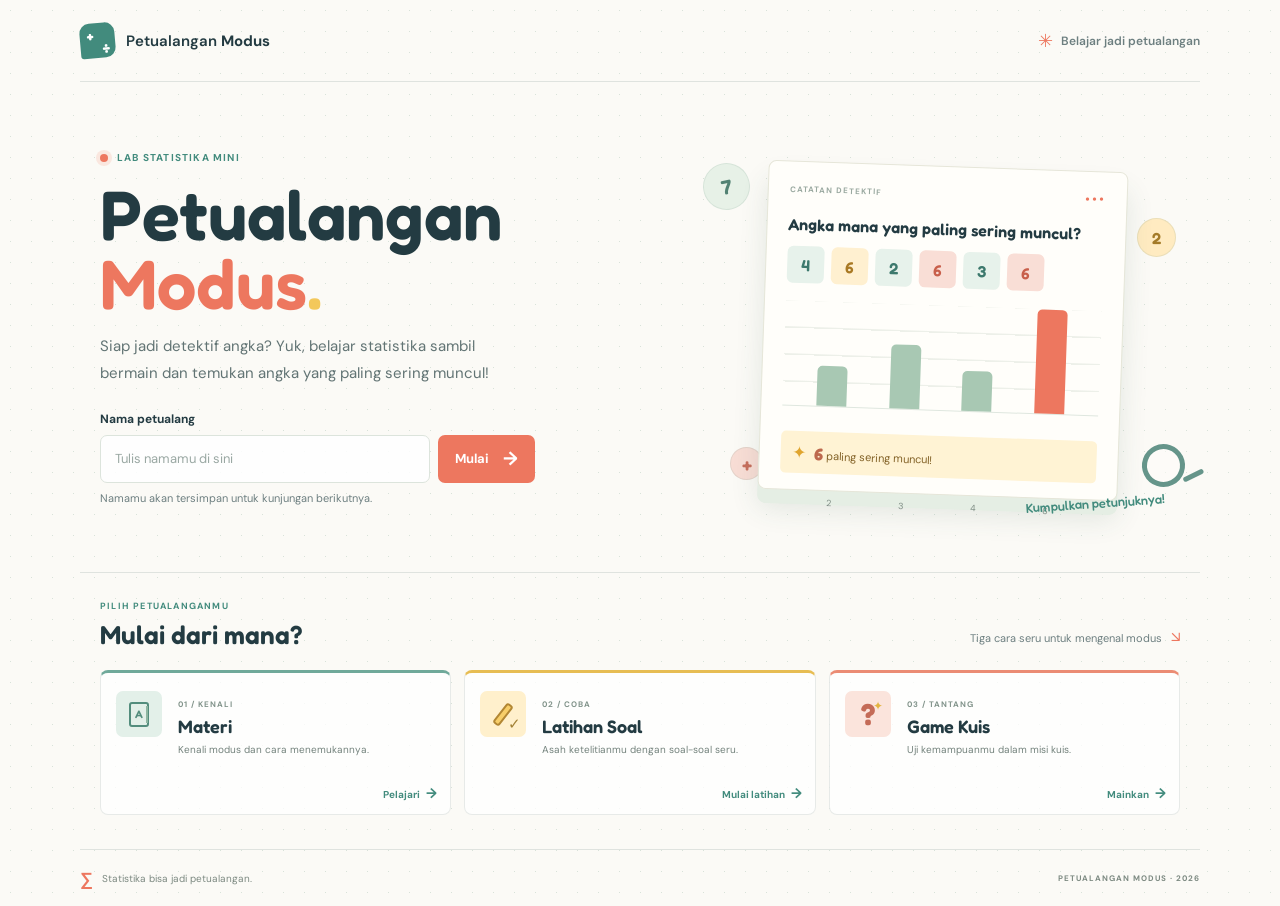
==== index.html @ 4eb6d378 "Draft aplikasi Petualangan Modus: halaman awal, materi, latihan soal, game kuis" ====
<!doctype html>
<html lang="id">
  <head>
    <meta charset="UTF-8" />
    <meta name="viewport" content="width=device-width, initial-scale=1.0" />
    <meta
      name="description"
      content="Petualangan Modus, tempat seru untuk mengenal statistika sambil bermain."
    />
    <title>Petualangan Modus | Belajar Statistika</title>
    <link rel="preconnect" href="https://fonts.googleapis.com" />
    <link rel="preconnect" href="https://fonts.gstatic.com" crossorigin />
    <link
      href="https://fonts.googleapis.com/css2?family=DM+Sans:wght@400;500;600;700&family=Fredoka:wght@500;600;700&display=swap"
      rel="stylesheet"
    />
    <link rel="stylesheet" href="css/style.css" />
    <script src="js/app.js" defer></script>
  </head>
  <body>
    <div class="page-shell">
      <header class="site-header">
        <a class="brand" href="#beranda" aria-label="Petualangan Modus, beranda">
          <span class="brand-mark" aria-hidden="true"><span>+</span><span>÷</span></span>
          <span>Petualangan <strong>Modus</strong></span>
        </a>
        <span class="header-note"><span class="sparkle" aria-hidden="true">✳</span> Belajar jadi petualangan</span>
      </header>

      <main id="beranda">
        <section class="hero" aria-labelledby="hero-title">
          <div class="hero-copy">
            <p class="eyebrow"><span class="eyebrow-dot" aria-hidden="true"></span> LAB STATISTIKA MINI</p>
            <h1 id="hero-title">Petualangan<br /><span>Modus</span><span class="title-period">.</span></h1>
            <p class="hero-description">
              Siap jadi detektif angka? Yuk, belajar statistika sambil bermain dan temukan angka yang paling sering muncul!
            </p>

            <form class="player-form" id="player-form">
              <label for="player-name">Nama petualang</label>
              <div class="form-row">
                <input
                  id="player-name"
                  name="playerName"
                  type="text"
                  placeholder="Tulis namamu di sini"
                  autocomplete="given-name"
                  maxlength="32"
                  required
                />
                <button class="start-button" type="submit">
                  <span>Mulai</span><span aria-hidden="true">→</span>
                </button>
              </div>
              <p class="form-message" id="form-message" aria-live="polite">Namamu akan tersimpan untuk kunjungan berikutnya.</p>
            </form>
          </div>

          <div class="hero-art" aria-label="Ilustrasi angka dan data statistika" role="img">
            <span class="orbit-number orbit-number-one" aria-hidden="true">7</span>
            <span class="orbit-number orbit-number-two" aria-hidden="true">2</span>
            <span class="orbit-number orbit-number-three" aria-hidden="true">+</span>
            <div class="data-board">
              <div class="board-topline"><span>CATATAN DETEKTIF</span><span class="board-dots" aria-hidden="true">•••</span></div>
              <p class="board-question">Angka mana yang paling sering muncul?</p>
              <div class="number-row" aria-hidden="true">
                <span>4</span><span>6</span><span>2</span><span>6</span><span>3</span><span>6</span>
              </div>
              <div class="chart-area" aria-hidden="true">
                <div class="chart-column"><i style="--height: 38%"></i><span>2</span></div>
                <div class="chart-column"><i style="--height: 62%"></i><span>3</span></div>
                <div class="chart-column"><i style="--height: 38%"></i><span>4</span></div>
                <div class="chart-column is-mode"><i style="--height: 100%"></i><span>6</span></div>
              </div>
              <div class="mode-answer"><span class="answer-star" aria-hidden="true">✦</span><span><strong>6</strong> paling sering muncul!</span></div>
            </div>
            <div class="magnifier" aria-hidden="true"><span></span></div>
            <span class="art-caption" aria-hidden="true">Kumpulkan petunjuknya!</span>
          </div>
        </section>

        <section class="menu-section" aria-labelledby="menu-title">
          <div class="section-heading">
            <div>
              <p class="eyebrow section-eyebrow">PILIH PETUALANGANMU</p>
              <h2 id="menu-title">Mulai dari mana?</h2>
            </div>
            <span class="section-aside">Tiga cara seru untuk mengenal modus <span aria-hidden="true">↘</span></span>
          </div>

          <div class="menu-grid">
            <a class="menu-item menu-material" href="materi.html" aria-label="Buka Materi">
              <div class="menu-icon" aria-hidden="true"><span class="book-page">A</span><span class="book-lines"></span></div>
              <div class="menu-copy">
                <span class="menu-number">01 / KENALI</span>
                <h3>Materi</h3>
                <p>Kenali modus dan cara menemukannya.</p>
              </div>
              <span class="menu-action">Pelajari <span aria-hidden="true">→</span></span>
            </a>

            <a class="menu-item menu-practice" href="latihan.html" aria-label="Buka Latihan Soal">
              <div class="menu-icon" aria-hidden="true"><span class="pencil-shape"></span><span class="pencil-mark">✓</span></div>
              <div class="menu-copy">
                <span class="menu-number">02 / COBA</span>
                <h3>Latihan Soal</h3>
                <p>Asah ketelitianmu dengan soal-soal seru.</p>
              </div>
              <span class="menu-action">Mulai latihan <span aria-hidden="true">→</span></span>
            </a>

            <a class="menu-item menu-quiz" href="kuis.html" aria-label="Buka Game Kuis">
              <div class="menu-icon" aria-hidden="true"><span class="quiz-question">?</span><span class="quiz-star">✦</span></div>
              <div class="menu-copy">
                <span class="menu-number">03 / TANTANG</span>
                <h3>Game Kuis</h3>
                <p>Uji kemampuanmu dalam misi kuis.</p>
              </div>
              <span class="menu-action">Mainkan <span aria-hidden="true">→</span></span>
            </a>
          </div>
        </section>
      </main>

      <footer class="site-footer">
        <span class="footer-mark" aria-hidden="true">∑</span>
        <span>Statistika bisa jadi petualangan.</span>
        <span class="footer-year">PETUALANGAN MODUS · 2026</span>
      </footer>
    </div>
  </body>
</html>
---- css/style.css ----
:root {
  font-family: 'DM Sans', sans-serif;
  color: #233b42;
  background: #fbfaf6;
  font-synthesis: none;
  text-rendering: optimizeLegibility;
  --ink: #233b42;
  --muted: #6d7f80;
  --coral: #ed775f;
  --teal: #428b7d;
  --yellow: #f3c85b;
  --line: #e6e9df;
}

* { box-sizing: border-box; }

body {
  min-width: 320px;
  margin: 0;
  background-color: #fbfaf6;
  background-image: radial-gradient(#d8e2d9 0.8px, transparent 0.8px);
  background-size: 21px 21px;
}

button, input { font: inherit; }

.page-shell {
  width: min(1120px, calc(100% - 64px));
  margin: 0 auto;
}

.site-header {
  height: 82px;
  display: flex;
  align-items: center;
  justify-content: space-between;
  border-bottom: 1px solid rgba(76, 105, 99, 0.16);
}

.brand {
  display: inline-flex;
  align-items: center;
  gap: 11px;
  color: var(--ink);
  text-decoration: none;
  font-size: 15px;
  font-weight: 600;
}

.brand strong { font-weight: 700; }

.brand-mark {
  width: 35px;
  height: 35px;
  position: relative;
  display: inline-grid;
  place-items: center;
  border-radius: 10px 10px 10px 3px;
  background: var(--teal);
  color: white;
  font: 700 14px 'Fredoka', sans-serif;
  transform: rotate(-5deg);
}

.brand-mark span:first-child { position: absolute; top: 3px; left: 7px; }
.brand-mark span:last-child { position: absolute; right: 6px; bottom: 1px; font-size: 16px; }

.header-note {
  display: flex;
  align-items: center;
  gap: 8px;
  color: var(--muted);
  font-size: 12px;
  font-weight: 600;
}

.sparkle { color: var(--coral); font-size: 18px; }

.hero {
  min-height: 490px;
  display: grid;
  grid-template-columns: 1fr 0.92fr;
  align-items: center;
  gap: 46px;
  padding: 48px 0 42px;
}

.hero-copy { position: relative; z-index: 1; padding: 0 0 0 20px; }

.eyebrow {
  display: flex;
  align-items: center;
  gap: 9px;
  margin: 0 0 17px;
  color: var(--teal);
  font-size: 10px;
  font-weight: 700;
  letter-spacing: 1.2px;
}

.eyebrow-dot {
  width: 8px;
  height: 8px;
  border-radius: 50%;
  background: var(--coral);
  box-shadow: 0 0 0 4px rgba(237, 119, 95, 0.15);
}

h1, h2, h3, p { margin-top: 0; }

h1 {
  margin-bottom: 15px;
  color: var(--ink);
  font: 600 70px/0.98 'Fredoka', sans-serif;
}

h1 > span:first-of-type { color: var(--coral); }
.title-period { color: var(--yellow); }

.hero-description {
  max-width: 410px;
  margin-bottom: 25px;
  color: #627474;
  font-size: 15px;
  line-height: 1.75;
}

.player-form { max-width: 435px; }
.player-form label {
  display: block;
  margin-bottom: 8px;
  color: var(--ink);
  font-size: 12px;
  font-weight: 700;
}

.form-row { display: flex; gap: 8px; }

.form-row input {
  width: 100%;
  min-width: 0;
  height: 48px;
  padding: 0 14px;
  border: 1px solid #dce4dc;
  border-radius: 7px;
  outline: none;
  background: rgba(255, 255, 255, 0.86);
  color: var(--ink);
  font-size: 13px;
  transition: border-color 160ms ease, box-shadow 160ms ease;
}

.form-row input::placeholder { color: #9aa8a3; }
.form-row input:focus { border-color: var(--teal); box-shadow: 0 0 0 3px rgba(66, 139, 125, 0.14); }

.start-button {
  flex: 0 0 auto;
  height: 48px;
  display: inline-flex;
  align-items: center;
  gap: 14px;
  padding: 0 17px;
  border: 0;
  border-radius: 7px;
  background: var(--coral);
  color: #fff;
  font-size: 13px;
  font-weight: 700;
  cursor: pointer;
  transition: transform 160ms ease, background 160ms ease;
}

.start-button:hover { background: #dc654f; transform: translateY(-2px); }
.start-button:focus-visible { outline: 3px solid rgba(237, 119, 95, 0.35); outline-offset: 3px; }
.start-button span:last-child { font-size: 19px; line-height: 1; }

.form-message { min-height: 18px; margin: 8px 0 0; color: var(--muted); font-size: 11px; }

.hero-art {
  min-height: 370px;
  position: relative;
  display: grid;
  place-items: center;
  isolation: isolate;
}

.hero-art::before {
  content: '';
  position: absolute;
  z-index: -1;
  width: 330px;
  height: 300px;
  border: 1px dashed #c9d9cc;
  border-radius: 48% 52% 43% 57%;
  transform: rotate(-9deg);
}

.data-board {
  width: min(360px, 85%);
  position: relative;
  padding: 19px 21px 16px;
  border: 1px solid #e6e6d9;
  border-radius: 8px;
  background: #fffefa;
  box-shadow: 0 14px 0 #e5eee4, 0 19px 28px rgba(53, 89, 73, 0.12);
  transform: rotate(2deg);
}

.board-topline { display: flex; align-items: center; justify-content: space-between; color: #9aa9a0; font-size: 8px; font-weight: 700; letter-spacing: 1px; }
.board-dots { color: var(--coral); font-size: 12px; letter-spacing: 2px; }
.board-question { margin: 17px 0 12px; color: var(--ink); font: 600 16px 'Fredoka', sans-serif; }

.number-row { display: flex; gap: 7px; }
.number-row span {
  width: 37px;
  height: 37px;
  display: grid;
  place-items: center;
  border-radius: 6px;
  background: #e7f2eb;
  color: #3d796d;
  font: 600 16px 'Fredoka', sans-serif;
}
.number-row span:nth-child(2), .number-row span:nth-child(4), .number-row span:nth-child(6) { background: #fff0d0; color: #a97924; }
.number-row span:nth-child(4), .number-row span:nth-child(6) { background: #f9ded6; color: #c85f4b; }

.chart-area {
  height: 105px;
  display: flex;
  align-items: end;
  justify-content: space-around;
  margin: 18px 0 13px;
  padding: 0 13px;
  border-bottom: 1px solid #dfe7df;
  background: repeating-linear-gradient(to bottom, transparent 0 25px, #edf0e9 26px 27px);
}

.chart-column { height: 100%; display: flex; flex-direction: column; align-items: center; justify-content: end; gap: 5px; }
.chart-column i { width: 30px; height: var(--height); display: block; border-radius: 5px 5px 0 0; background: #a8c8b3; }
.chart-column.is-mode i { background: var(--coral); }
.chart-column span { position: absolute; bottom: -19px; color: #7d8b83; font-size: 9px; }

.mode-answer {
  display: flex;
  align-items: center;
  gap: 8px;
  margin-top: 25px;
  padding: 10px 12px;
  border-radius: 5px;
  background: #fff3d4;
  color: #826126;
  font-size: 11px;
}
.mode-answer strong { color: #bd694e; font: 700 17px 'Fredoka', sans-serif; }
.answer-star { color: #e0a52e; font-size: 17px; }

.orbit-number {
  position: absolute;
  display: grid;
  place-items: center;
  border: 1px solid rgba(93, 133, 116, 0.12);
  border-radius: 50%;
  background: #e7f1e7;
  color: #528273;
  font: 600 20px 'Fredoka', sans-serif;
}
.orbit-number-one { width: 47px; height: 47px; top: 18px; left: 18px; transform: rotate(-12deg); }
.orbit-number-two { width: 39px; height: 39px; right: 24px; top: 73px; background: #ffebc1; color: #a47b28; font-size: 16px; }
.orbit-number-three { width: 33px; height: 33px; bottom: 35px; left: 45px; background: #f8ddd5; color: #c76e5c; }

.magnifier {
  width: 43px;
  height: 43px;
  position: absolute;
  right: 15px;
  bottom: 28px;
  border: 5px solid #65958a;
  border-radius: 50%;
  background: rgba(255, 254, 250, 0.55);
  transform: rotate(-26deg);
}
.magnifier span { width: 22px; height: 5px; position: absolute; right: -17px; bottom: -8px; border-radius: 5px; background: #65958a; }
.art-caption { position: absolute; bottom: 4px; right: 35px; color: var(--teal); font: 500 13px 'Fredoka', sans-serif; transform: rotate(-4deg); }

.menu-section {
  padding: 27px 20px 34px;
  border-top: 1px solid rgba(76, 105, 99, 0.16);
}

.section-heading { display: flex; align-items: end; justify-content: space-between; margin-bottom: 20px; }
.section-eyebrow { margin-bottom: 7px; font-size: 9px; }
h2 { margin: 0; color: var(--ink); font: 600 26px 'Fredoka', sans-serif; }
.section-aside { padding-bottom: 3px; color: var(--muted); font-size: 11px; }
.section-aside span { margin-left: 6px; color: var(--coral); font-size: 15px; }

.menu-grid { display: grid; grid-template-columns: repeat(3, 1fr); gap: 13px; }
.menu-item {
  min-height: 145px;
  position: relative;
  display: grid;
  grid-template-columns: 49px 1fr;
  align-content: start;
  column-gap: 13px;
  padding: 18px 15px 35px;
  overflow: hidden;
  border: 1px solid rgba(78, 105, 94, 0.13);
  border-radius: 8px;
  background: rgba(255, 255, 255, 0.76);
  transition: transform 180ms ease, box-shadow 180ms ease;
  color: inherit;
  text-decoration: none;
}
.menu-item:hover { transform: translateY(-3px); box-shadow: 0 8px 18px rgba(55, 81, 65, 0.08); }
.menu-item:focus-visible { outline: 3px solid rgba(66, 139, 125, 0.35); outline-offset: 3px; }
.menu-material { border-top: 3px solid #70a99a; }
.menu-practice { border-top: 3px solid #e7bd53; }
.menu-quiz { border-top: 3px solid #eb8c74; }

.menu-icon { width: 46px; height: 46px; position: relative; display: grid; place-items: center; border-radius: 7px; }
.menu-material .menu-icon { background: #e3f0e9; }
.menu-practice .menu-icon { background: #fff0cc; }
.menu-quiz .menu-icon { background: #fbe4dc; }
.book-page { width: 20px; height: 25px; display: grid; place-items: center; border: 2px solid #538d7d; border-radius: 3px; color: #538d7d; font: 600 11px 'Fredoka', sans-serif; }
.book-lines { width: 8px; height: 17px; position: absolute; right: 8px; border-left: 2px solid #8eb6a1; }
.pencil-shape { width: 8px; height: 25px; position: absolute; border: 2px solid #b28733; border-radius: 3px; background: #f7ce69; transform: rotate(38deg); }
.pencil-mark { position: absolute; right: 5px; bottom: 3px; color: #a28135; font-size: 15px; font-weight: 700; }
.quiz-question { color: #c46b57; font: 700 30px 'Fredoka', sans-serif; }
.quiz-star { position: absolute; top: 7px; right: 8px; color: #e3b440; font-size: 12px; }
.menu-number { color: #81938a; font-size: 8px; font-weight: 700; letter-spacing: 1px; }
h3 { margin: 3px 0 5px; color: var(--ink); font: 600 18px 'Fredoka', sans-serif; }
.menu-copy p { margin: 0; color: #73827c; font-size: 10px; line-height: 1.5; }
.coming-soon { position: absolute; right: 13px; bottom: 12px; color: #84928b; font-size: 9px; font-weight: 600; }
.coming-soon::before { content: ''; width: 5px; height: 5px; display: inline-block; margin: 0 6px 1px 0; border-radius: 50%; background: #e7bd53; }
.menu-action { position: absolute; right: 13px; bottom: 12px; color: var(--teal); font-size: 10px; font-weight: 700; }
.menu-action span { margin-left: 4px; font-size: 14px; }

.header-back, .back-link { display: inline-flex; align-items: center; gap: 8px; color: var(--teal); font-size: 12px; font-weight: 700; text-decoration: none; }
.header-back:hover, .back-link:hover { color: #28695d; }
.lesson-main { padding: 45px 20px 36px; }
.lesson-heading { margin-bottom: 25px; }
.lesson-heading .eyebrow { margin-bottom: 10px; }
.lesson-title { margin: 0 0 7px; font-size: 48px; line-height: 1.08; }
.lesson-title span:first-of-type { color: var(--coral); }
.lesson-intro { margin: 0; color: var(--muted); font-size: 14px; line-height: 1.6; }
.lesson-tabs { display: flex; gap: 7px; overflow-x: auto; padding: 3px 2px 12px; scrollbar-color: #b7ccc0 transparent; scrollbar-width: thin; }
.lesson-tab { min-width: 145px; flex: 1 0 145px; display: flex; align-items: center; gap: 9px; padding: 11px 12px; border: 1px solid #e1e8df; border-radius: 7px; background: rgba(255, 255, 255, 0.76); color: #627474; text-align: left; font-size: 11px; font-weight: 700; line-height: 1.35; cursor: pointer; transition: background 160ms ease, border-color 160ms ease, color 160ms ease; }
.lesson-tab:hover { border-color: #a9c8b7; color: var(--teal); }
.lesson-tab[aria-selected="true"] { border-color: var(--teal); background: var(--teal); color: #fff; }
.lesson-tab:focus-visible { outline: 3px solid rgba(66, 139, 125, 0.3); outline-offset: 2px; }
.tab-number { flex: 0 0 auto; color: var(--coral); font: 600 15px 'Fredoka', sans-serif; }
.lesson-tab[aria-selected="true"] .tab-number { color: #ffe39a; }
.lesson-panel { min-height: 365px; padding: 29px 32px 26px; border: 1px solid #e5e8dc; border-radius: 8px; background: rgba(255, 254, 250, 0.93); box-shadow: 0 10px 24px rgba(53, 89, 73, 0.06); }
.lesson-panel[hidden] { display: none; }
.panel-kicker { margin-bottom: 9px; color: var(--teal); font-size: 9px; font-weight: 700; letter-spacing: 1.1px; }
.panel-kicker span { padding: 0 3px; color: var(--coral); }
.lesson-panel h2 { margin: 0 0 12px; font-size: 29px; }
.panel-lead { max-width: 710px; margin: 0 0 20px; color: #627474; font-size: 14px; line-height: 1.75; }
.panel-lead strong, .example-explanation strong { color: var(--ink); }
.lesson-example { max-width: 700px; padding: 17px 19px; border-left: 3px solid var(--yellow); background: #f7f6ec; }
.example-label { margin: 0 0 10px; color: #78877e; font-size: 10px; font-weight: 700; text-transform: uppercase; letter-spacing: 0.7px; }
.data-chips { display: flex; flex-wrap: wrap; gap: 8px; }
.data-chips span { width: 39px; height: 39px; display: grid; place-items: center; border: 1px solid #dfe8df; border-radius: 6px; background: #fff; color: var(--ink); font: 600 17px 'Fredoka', sans-serif; }
.data-chips .is-mode { border-color: #e7b5a7; background: #f9ded6; color: #b85743; }
.data-chips .is-second-mode { border-color: #e8cf8e; background: #fff0cc; color: #946d23; }
.example-explanation { margin: 13px 0 0; color: #627474; font-size: 12px; line-height: 1.6; }
.panel-note { margin: 18px 0 0; color: #687b72; font-size: 12px; line-height: 1.6; }
.panel-note > span { margin-right: 5px; color: #d3a33c; }
.panel-note strong { color: var(--ink); }
.steps-list { display: grid; gap: 0; max-width: 760px; margin: 20px 0 0; padding: 0; list-style: none; }
.steps-list li { display: grid; grid-template-columns: 39px 1fr; gap: 13px; padding: 14px 0; border-top: 1px solid #e6e9df; }
.step-number { width: 32px; height: 32px; display: grid; place-items: center; border-radius: 50%; background: #e3f0e9; color: var(--teal); font: 600 16px 'Fredoka', sans-serif; }
.steps-list h3 { margin: 0 0 4px; font-size: 16px; }
.steps-list p { margin: 0; color: #6d7f80; font-size: 12px; line-height: 1.6; }
.mode-pair { display: flex; flex-wrap: wrap; gap: 8px; margin-top: 14px; }
.mode-pair span { padding: 6px 10px; border-radius: 5px; background: #fff; color: #64746f; font-size: 11px; font-weight: 600; }
.frequency-layout { display: grid; grid-template-columns: minmax(220px, 1fr) minmax(220px, 0.8fr); gap: 20px; align-items: center; max-width: 670px; }
.frequency-table { width: 100%; border-collapse: collapse; text-align: center; font-size: 13px; }
.frequency-table caption { margin-bottom: 9px; color: #78877e; text-align: left; font-size: 10px; font-weight: 700; text-transform: uppercase; letter-spacing: 0.7px; }
.frequency-table th, .frequency-table td { padding: 8px 12px; border-bottom: 1px solid #e5e9e1; }
.frequency-table thead th { background: #eaf2eb; color: #456f64; font-size: 11px; }
.frequency-table tbody th { color: var(--ink); font-weight: 600; }
.frequency-mode { background: #fff0cc; color: #805e20; font-weight: 700; }
.frequency-mode th { color: #805e20 !important; }
.table-star { margin-left: 4px; color: #d9a537; font-size: 10px; }
.frequency-result { padding: 15px 16px; border-radius: 7px; background: #eaf2eb; }
.result-label { color: #678078; font-size: 8px; font-weight: 700; letter-spacing: 0.8px; }
.frequency-result > strong { display: block; margin-top: 3px; color: var(--coral); font: 600 34px 'Fredoka', sans-serif; }
.frequency-result p { margin: 2px 0 11px; color: #627474; font-size: 11px; line-height: 1.5; }
.result-answer { color: var(--teal); font-size: 12px; font-weight: 700; }
.warning-note { max-width: 670px; display: flex; align-items: start; gap: 11px; margin-top: 17px; padding: 12px 14px; border: 1px solid #ecd597; border-radius: 6px; background: #fff4d8; }
.warning-icon { width: 20px; height: 20px; flex: 0 0 auto; display: grid; place-items: center; border-radius: 50%; background: #e7bd53; color: #fff; font: 700 13px 'Fredoka', sans-serif; }
.warning-note p { margin: 0; color: #715d34; font-size: 11px; line-height: 1.6; }
.warning-note strong { color: #564522; }
.story-prompt { max-width: 730px; display: grid; grid-template-columns: 32px 1fr; gap: 12px; align-items: start; margin: 16px 0; }
.story-mark { width: 30px; height: 30px; display: grid; place-items: center; border-radius: 50%; background: #f8ddd5; color: #bf6652; font: 600 18px 'Fredoka', sans-serif; }
.story-prompt p { margin: 0; color: #5f7270; font-size: 13px; line-height: 1.7; }
.story-solution { max-width: 730px; padding: 16px 18px; border-left: 3px solid #86b39f; background: #edf4ed; }
.story-bars { display: grid; gap: 9px; }
.story-bars > div { display: grid; grid-template-columns: 100px minmax(80px, 1fr) 15px; align-items: center; gap: 10px; color: #637670; font-size: 10px; }
.story-bars i { height: 9px; overflow: hidden; border-radius: 6px; background: #dce8df; }
.story-bars b { width: var(--bar-width); height: 100%; display: block; border-radius: inherit; background: #6fa592; }
.story-bars > div:first-child b { background: var(--coral); }
.story-bars strong { color: var(--ink); font-size: 11px; }
.story-answer { margin: 14px 0 0; color: #557469; font-size: 12px; }
.story-answer strong { color: var(--ink); }
.lesson-navigation { display: flex; align-items: center; justify-content: space-between; padding: 20px 2px 0; }
.lesson-count { color: #85938b; font-size: 9px; font-weight: 700; letter-spacing: 0.8px; }
.lesson-count span { margin-left: 5px; color: var(--coral); }

.exercise-main { padding: 45px 20px 36px; }
.exercise-heading { margin: 0 0 25px; }
.exercise-heading .eyebrow { margin-bottom: 10px; }
.exercise-card { max-width: 820px; min-height: 430px; margin: 0 auto; padding: 25px 30px 28px; border: 1px solid #e5e8dc; border-radius: 8px; background: rgba(255, 254, 250, 0.95); box-shadow: 0 10px 24px rgba(53, 89, 73, 0.07); }
.exercise-progress { margin-bottom: 25px; }
.exercise-status { display: flex; justify-content: space-between; gap: 12px; margin-bottom: 9px; }
.exercise-status p { margin: 0; color: #75867e; font-size: 10px; font-weight: 700; }
.exercise-status p:last-child { color: var(--teal); }
.progress-track { height: 7px; overflow: hidden; border-radius: 8px; background: #e6eee6; }
.progress-track > span { width: 20%; height: 100%; display: block; border-radius: inherit; background: var(--coral); transition: width 180ms ease; }
.question-view[hidden], .exercise-result[hidden], .answer-feedback[hidden] { display: none; }
.question-prompt { margin: 0 0 16px; color: var(--ink); font: 600 25px/1.3 'Fredoka', sans-serif; }
.question-prompt:focus { outline: none; }
.question-data { margin: 0 0 20px; }
.question-data-label { margin: 0 0 9px; color: #78877e; font-size: 10px; font-weight: 700; letter-spacing: 0.6px; text-transform: uppercase; }
.question-values { display: flex; flex-wrap: wrap; gap: 8px; }
.question-values span { min-width: 39px; height: 39px; display: grid; place-items: center; padding: 0 8px; border: 1px solid #dfe8df; border-radius: 6px; background: #fff; color: var(--ink); font: 600 16px 'Fredoka', sans-serif; }
.exercise-table { width: min(390px, 100%); border-collapse: collapse; text-align: center; font-size: 13px; }
.exercise-table caption { margin-bottom: 7px; color: #78877e; text-align: left; font-size: 10px; font-weight: 700; }
.exercise-table th, .exercise-table td { padding: 8px 12px; border-bottom: 1px solid #e5e9e1; }
.exercise-table thead th { background: #eaf2eb; color: #456f64; font-size: 11px; }
.exercise-table tbody th { color: var(--ink); font-weight: 600; }
.answer-hint { margin: 0 0 9px; color: #74857d; font-size: 10px; font-weight: 700; }
.answer-choices { display: grid; grid-template-columns: repeat(2, minmax(0, 1fr)); gap: 9px; }
.answer-option { min-height: 49px; display: flex; align-items: center; gap: 11px; padding: 8px 12px; border: 1px solid #dfe7df; border-radius: 7px; background: #fff; color: var(--ink); text-align: left; font-size: 13px; font-weight: 600; cursor: pointer; transition: border-color 150ms ease, background 150ms ease, transform 150ms ease; }
.answer-option:hover:not(:disabled) { transform: translateY(-1px); border-color: #85ae9d; background: #f7fbf7; }
.answer-option:focus-visible, .exercise-button:focus-visible { outline: 3px solid rgba(66, 139, 125, 0.28); outline-offset: 2px; }
.answer-letter { width: 25px; height: 25px; flex: 0 0 auto; display: grid; place-items: center; border-radius: 50%; background: #edf2eb; color: #628276; font: 600 12px 'Fredoka', sans-serif; }
.answer-option:disabled { cursor: default; }
.answer-option.is-correct { border-color: #79ad8c; background: #e9f4eb; color: #386e50; }
.answer-option.is-correct .answer-letter { background: #6fa582; color: #fff; }
.answer-option.is-incorrect { border-color: #e2a295; background: #fbe9e4; color: #a64e3e; }
.answer-option.is-incorrect .answer-letter { background: #dc826c; color: #fff; }
.answer-feedback { margin-top: 20px; padding: 17px 18px; border-left: 3px solid #6fa582; background: #edf5ed; }
.answer-feedback.is-incorrect { border-color: var(--coral); background: #fff0eb; }
.feedback-heading { margin: 0 0 12px; color: #3d7454; font: 600 19px 'Fredoka', sans-serif; }
.answer-feedback.is-incorrect .feedback-heading { color: #b55745; }
.explanation-list { display: grid; gap: 9px; margin: 0; padding: 0; list-style: none; }
.explanation-list li { display: grid; grid-template-columns: 67px 1fr; gap: 9px; color: #5f7169; font-size: 11px; line-height: 1.55; }
.explanation-list li span { color: #54816d; font-size: 9px; font-weight: 700; text-transform: uppercase; letter-spacing: 0.4px; }
.explanation-list p { margin: 0; }
.answer-feedback.is-incorrect .explanation-list li span { color: #b85e4b; }
.exercise-button { min-height: 43px; display: inline-flex; align-items: center; justify-content: center; gap: 10px; margin-top: 17px; padding: 0 16px; border: 0; border-radius: 7px; background: var(--teal); color: #fff; font-size: 12px; font-weight: 700; cursor: pointer; transition: background 150ms ease, transform 150ms ease; }
.exercise-button:hover { transform: translateY(-1px); background: #33786a; }
.exercise-button:focus-visible { outline: 3px solid rgba(66, 139, 125, 0.28); outline-offset: 2px; }
.exercise-button[hidden] { display: none; }
.exercise-result { min-height: 315px; display: flex; flex-direction: column; align-items: center; justify-content: center; padding: 20px 10px; text-align: center; }
.exercise-result[hidden] { display: none; }
.result-star { color: #dfb34c; font-size: 27px; }
.exercise-result .panel-kicker { margin: 8px 0; }
.exercise-result h2 { margin: 0; color: var(--ink); font: 600 27px 'Fredoka', sans-serif; }
.final-score-label { margin: 17px 0 0; color: #77877e; font-size: 11px; }
.final-score { margin: 0; color: var(--coral); font: 600 46px 'Fredoka', sans-serif; }
.result-summary { max-width: 420px; margin: 5px 0 0; color: #647670; font-size: 12px; line-height: 1.6; }
.exercise-result .exercise-button { margin-top: 19px; }
.exercise-navigation { max-width: 820px; display: flex; justify-content: space-between; align-items: center; margin: 0 auto; padding: 19px 2px 0; }

.quiz-main { padding: 45px 20px 36px; }
.quiz-heading { margin: 0 0 25px; }
.quiz-heading .eyebrow { margin-bottom: 10px; }
.quiz-card { max-width: 820px; min-height: 430px; margin: 0 auto; padding: 23px 30px 28px; border: 1px solid #e5e8dc; border-radius: 8px; background: rgba(255, 254, 250, 0.95); box-shadow: 0 10px 24px rgba(53, 89, 73, 0.07); }
.quiz-topline { display: flex; align-items: center; justify-content: space-between; gap: 20px; padding-bottom: 17px; border-bottom: 1px solid #e8ebe2; }
.quiz-stats { display: flex; flex-wrap: wrap; gap: 23px; }
.quiz-stat { display: grid; gap: 2px; }
.quiz-stat span { color: #819087; font-size: 8px; font-weight: 700; letter-spacing: 0.8px; }
.quiz-stat strong { color: var(--ink); font: 600 18px 'Fredoka', sans-serif; }
.quiz-stat:last-child strong { color: #b1832d; }
.quiz-lives { display: flex; align-items: center; gap: 5px; color: var(--coral); font-size: 21px; }
.quiz-lives span[aria-hidden="true"] { transition: color 160ms ease, transform 160ms ease; }
.quiz-lives span.is-lost { color: #d9dfd8; transform: scale(0.86); }
.visually-hidden { width: 1px; height: 1px; position: absolute; overflow: hidden; clip: rect(0, 0, 0, 0); white-space: nowrap; }
.quiz-progress-line { display: grid; grid-template-columns: 90px 1fr; align-items: center; gap: 13px; margin: 16px 0 23px; }
.quiz-progress-line p { margin: 0; color: #75867e; font-size: 10px; font-weight: 700; }
.quiz-progress-line .progress-track { height: 6px; }
.quiz-progress-line .progress-track > span { background: var(--yellow); }
.quiz-question-view[hidden], .quiz-result[hidden], .quiz-feedback[hidden] { display: none; }
.quiz-prompt { margin: 0 0 15px; color: var(--ink); font: 600 25px/1.3 'Fredoka', sans-serif; }
.quiz-prompt:focus { outline: none; }
.quiz-data { margin-bottom: 20px; }
.quiz-feedback { margin-top: 20px; padding: 15px 18px; border-left: 3px solid #6fa582; background: #edf5ed; }
.quiz-feedback.is-incorrect { border-color: var(--coral); background: #fff0eb; }
.quiz-feedback-heading { margin: 0 0 6px; color: #3d7454; font: 600 18px 'Fredoka', sans-serif; }
.quiz-feedback.is-incorrect .quiz-feedback-heading { color: #b55745; }
.quiz-feedback-explanation { margin: 0; color: #5f7169; font-size: 11px; line-height: 1.6; }
.quiz-result[hidden] { display: none; }
.quiz-result { display: flex; flex-direction: column; align-items: center; padding: 5px 0 0; text-align: center; }
.quiz-result .panel-kicker { margin: 0 0 7px; }
.quiz-result h2 { margin: 0; color: var(--ink); font: 600 27px 'Fredoka', sans-serif; }
.quiz-stars { display: flex; gap: 8px; margin-top: 8px; color: #d4dcd4; font-size: 29px; }
.quiz-stars span.is-earned { color: #e2b43e; }
.quiz-final-label { margin: 11px 0 0; color: #77877e; font-size: 10px; }
.quiz-final-score { margin: -2px 0 0; color: var(--coral); font: 600 43px 'Fredoka', sans-serif; }
.quiz-result-summary { margin: 2px 0 0; color: #647670; font-size: 11px; }
.wrong-review { width: 100%; max-width: 610px; margin-top: 19px; text-align: left; }
.wrong-review h3 { margin: 0 0 8px; padding-bottom: 8px; border-bottom: 1px solid #e5e9e1; color: var(--ink); font: 600 16px 'Fredoka', sans-serif; }
.quiz-wrong-list { display: grid; gap: 9px; margin: 0; padding: 0; list-style: none; }
.quiz-wrong-list li { padding: 10px 12px; border-left: 3px solid #e39a85; background: #fff5f0; }
.quiz-wrong-list h4 { margin: 0; color: #435b58; font-size: 11px; line-height: 1.5; }
.quiz-wrong-list p { margin: 4px 0 0; color: #73827c; font-size: 10px; line-height: 1.5; }
.quiz-wrong-list .wrong-question-data { color: #60766d; }
.quiz-wrong-list .no-wrong-answers { border-left-color: #79ad8c; background: #edf5ed; color: #48765d; font-size: 11px; }
.quiz-card > .exercise-button { margin-top: 16px; }

.site-footer { min-height: 57px; display: flex; align-items: center; gap: 9px; border-top: 1px solid rgba(76, 105, 99, 0.16); color: #7c8981; font-size: 10px; }
.footer-mark { color: var(--coral); font: 600 18px 'Fredoka', sans-serif; }
.footer-year { margin-left: auto; font-size: 8px; font-weight: 700; letter-spacing: 1px; }

@media (max-width: 760px) {
  .page-shell { width: min(100% - 36px, 560px); }
  .site-header { height: 68px; }
  .header-note { font-size: 0; }
  .sparkle { font-size: 20px; }
  .hero { grid-template-columns: 1fr; gap: 14px; padding: 44px 0 27px; }
  .hero-copy { padding-left: 4px; }
  h1 { font-size: 62px; }
  .hero-description { max-width: 440px; font-size: 14px; }
  .hero-art { min-height: 335px; }
  .hero-art::before { width: 290px; height: 270px; }
  .data-board { width: min(350px, 83%); }
  .menu-section { padding: 22px 4px 27px; }
  .section-heading { align-items: start; gap: 12px; }
  .section-aside { max-width: 130px; text-align: right; line-height: 1.5; }
  .menu-grid { grid-template-columns: 1fr; gap: 9px; }
  .menu-item { min-height: 112px; grid-template-columns: 49px 1fr; padding-top: 13px; }
  .menu-copy p { font-size: 11px; }
  .site-footer { min-height: 53px; }
  .lesson-main { padding: 34px 4px 28px; }
  .lesson-title { font-size: 41px; }
  .lesson-tabs { margin-right: -4px; }
  .lesson-tab { min-width: 137px; flex-basis: 137px; }
  .lesson-panel { min-height: 0; padding: 23px 20px; }
  .lesson-panel h2 { font-size: 25px; }
  .frequency-layout { grid-template-columns: 1fr; gap: 15px; }
  .frequency-result { display: grid; grid-template-columns: auto 1fr; column-gap: 12px; align-items: center; }
  .result-label { grid-column: 1 / -1; }
  .frequency-result > strong { grid-row: 2 / span 2; }
  .frequency-result p { margin-bottom: 4px; }
  .exercise-main { padding: 34px 4px 28px; }
  .exercise-card { min-height: 0; padding: 20px 18px 22px; }
  .question-prompt { font-size: 22px; }
  .answer-choices { grid-template-columns: 1fr; }
  .exercise-navigation { padding-top: 16px; }
  .quiz-main { padding: 34px 4px 28px; }
  .quiz-card { min-height: 0; padding: 19px 18px 22px; }
  .quiz-stats { gap: 16px; }
  .quiz-progress-line { grid-template-columns: 78px 1fr; }
  .quiz-prompt { font-size: 22px; }
  .quiz-result h2 { font-size: 24px; }
}

@media (max-width: 390px) {
  .page-shell { width: calc(100% - 28px); }
  .brand { font-size: 13px; }
  h1 { font-size: 56px; }
  .form-row { flex-direction: column; }
  .start-button { justify-content: center; }
  .hero-art { min-height: 305px; }
  .data-board { padding: 16px 15px 13px; }
  .number-row { gap: 5px; }
  .number-row span { width: 33px; height: 33px; }
  .section-heading { display: block; }
  .section-aside { max-width: none; margin-top: 7px; text-align: left; }
  .footer-year { font-size: 7px; letter-spacing: 0.5px; }
  .header-back { font-size: 11px; }
  .lesson-title { font-size: 35px; }
  .lesson-panel { padding: 20px 15px; }
  .lesson-panel h2 { font-size: 22px; }
  .story-bars > div { grid-template-columns: 83px minmax(50px, 1fr) 13px; gap: 7px; }
  .lesson-count { font-size: 8px; }
  .exercise-card { padding: 18px 14px; }
  .explanation-list li { grid-template-columns: 1fr; gap: 2px; }
  .exercise-result h2 { font-size: 23px; }
  .quiz-card { padding: 17px 14px 20px; }
  .quiz-topline { gap: 8px; }
  .quiz-stats { gap: 11px; }
  .quiz-lives { gap: 2px; font-size: 19px; }
  .quiz-stat span { font-size: 7px; }
  .quiz-stat strong { font-size: 16px; }
  .quiz-wrong-list li { padding: 9px; }
}

@media (prefers-reduced-motion: reduce) {
  *, *::before, *::after { scroll-behavior: auto !important; transition-duration: 0.01ms !important; }
}
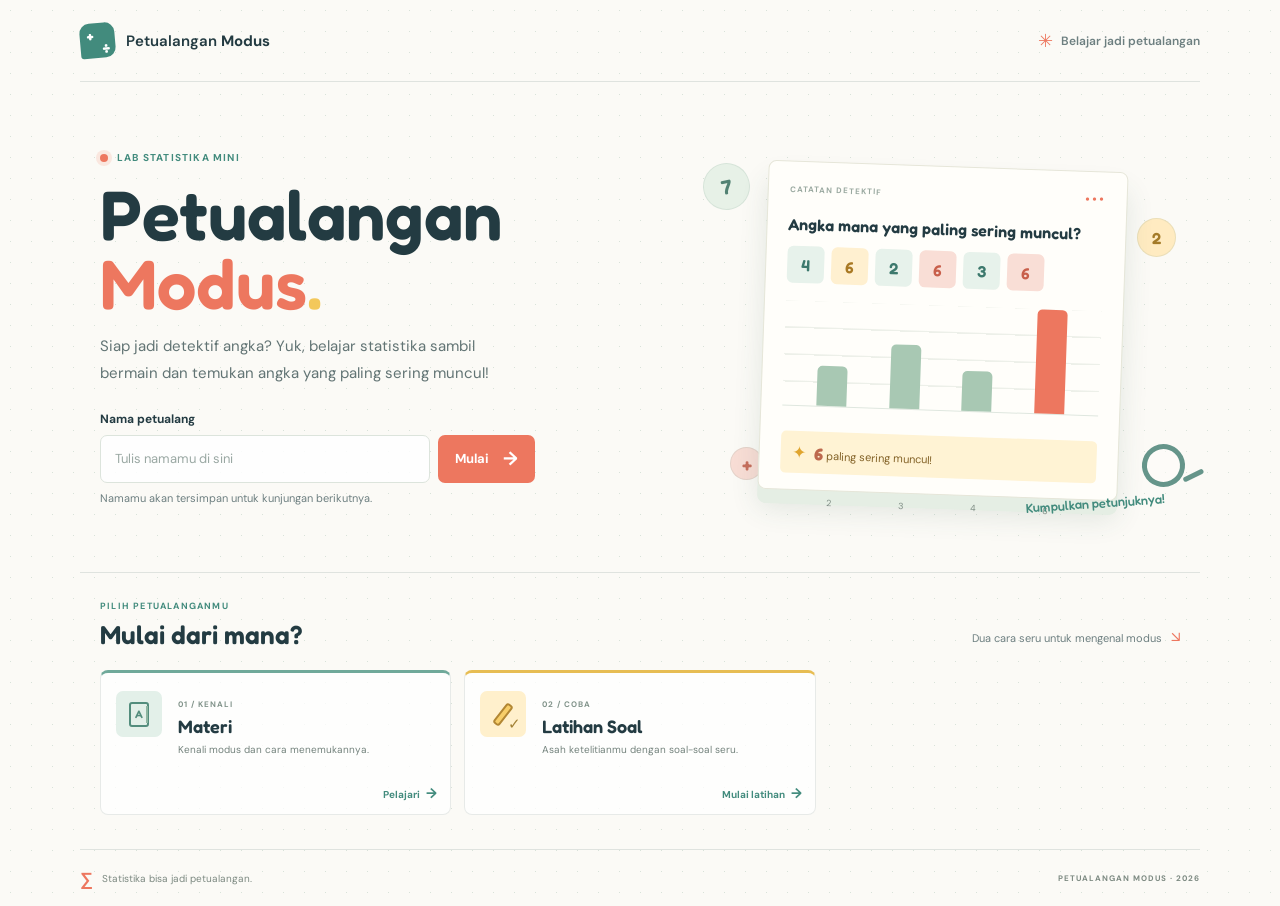
==== commit 0addfc6a: "Memperbarui README" ====
--- a/index.html
+++ b/index.html
@@ -85,7 +85,7 @@
               <p class="eyebrow section-eyebrow">PILIH PETUALANGANMU</p>
               <h2 id="menu-title">Mulai dari mana?</h2>
             </div>
-            <span class="section-aside">Tiga cara seru untuk mengenal modus <span aria-hidden="true">↘</span></span>
+            <span class="section-aside">Dua cara seru untuk mengenal modus <span aria-hidden="true">↘</span></span>
           </div>
 
           <div class="menu-grid">
@@ -109,15 +109,6 @@
               <span class="menu-action">Mulai latihan <span aria-hidden="true">→</span></span>
             </a>
 
-            <a class="menu-item menu-quiz" href="kuis.html" aria-label="Buka Game Kuis">
-              <div class="menu-icon" aria-hidden="true"><span class="quiz-question">?</span><span class="quiz-star">✦</span></div>
-              <div class="menu-copy">
-                <span class="menu-number">03 / TANTANG</span>
-                <h3>Game Kuis</h3>
-                <p>Uji kemampuanmu dalam misi kuis.</p>
-              </div>
-              <span class="menu-action">Mainkan <span aria-hidden="true">→</span></span>
-            </a>
           </div>
         </section>
       </main>
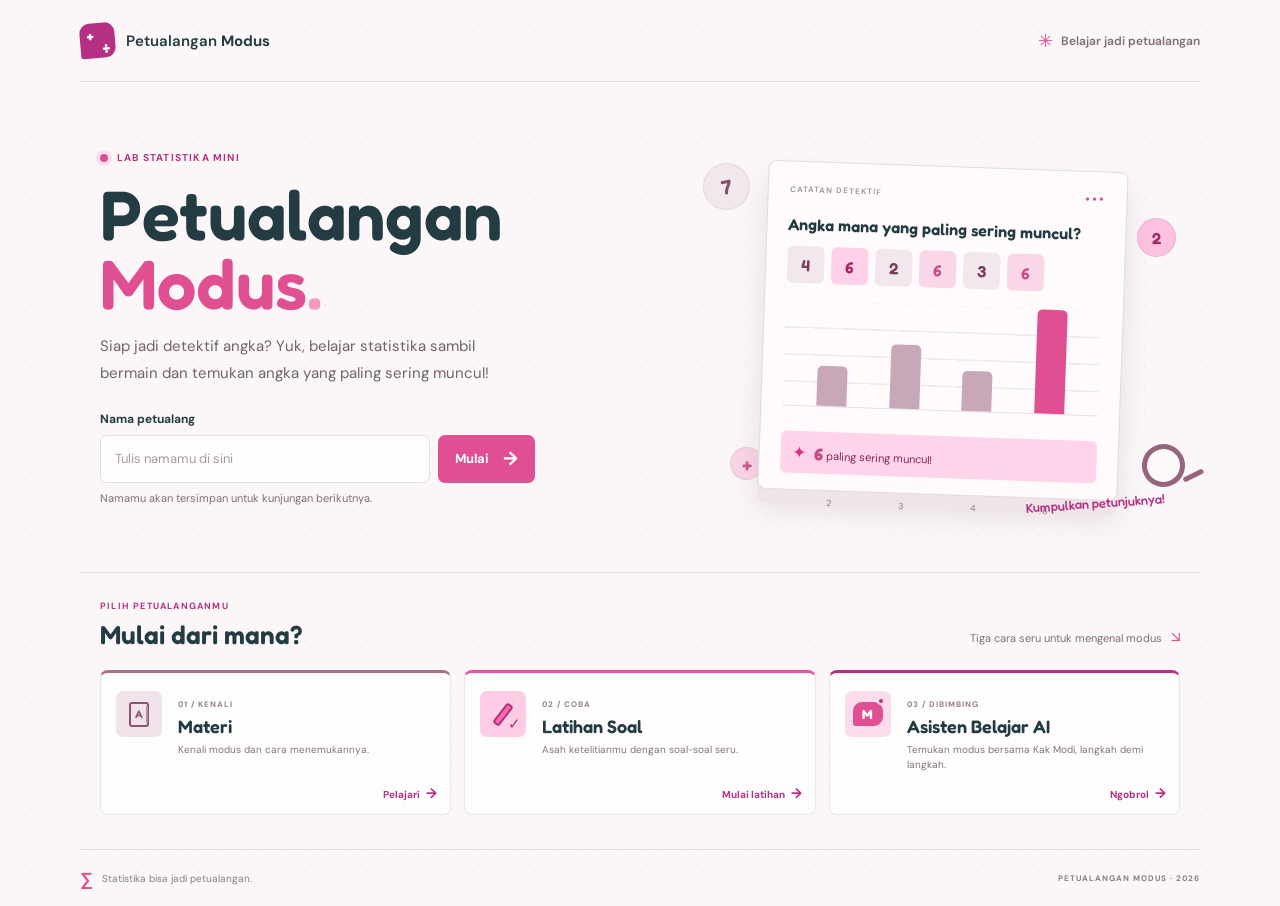
==== commit 0fdb4dda: "Menambahkan halaman Asisten Belajar AI dengan fase RMT dan Cognitive Load" ====
--- a/index.html
+++ b/index.html
@@ -85,7 +85,7 @@
               <p class="eyebrow section-eyebrow">PILIH PETUALANGANMU</p>
               <h2 id="menu-title">Mulai dari mana?</h2>
             </div>
-            <span class="section-aside">Dua cara seru untuk mengenal modus <span aria-hidden="true">↘</span></span>
+            <span class="section-aside">Tiga cara seru untuk mengenal modus <span aria-hidden="true">↘</span></span>
           </div>
 
           <div class="menu-grid">
@@ -109,6 +109,15 @@
               <span class="menu-action">Mulai latihan <span aria-hidden="true">→</span></span>
             </a>
 
+            <a class="menu-item menu-ai" href="asisten.html" aria-label="Buka Asisten Belajar AI">
+              <div class="menu-icon" aria-hidden="true"><span class="chat-shape">M</span><span class="chat-dot"></span></div>
+              <div class="menu-copy">
+                <span class="menu-number">03 / DIBIMBING</span>
+                <h3>Asisten Belajar AI</h3>
+                <p>Temukan modus bersama Kak Modi, langkah demi langkah.</p>
+              </div>
+              <span class="menu-action">Ngobrol <span aria-hidden="true">→</span></span>
+            </a>
           </div>
         </section>
       </main>
--- a/css/style.css
+++ b/css/style.css
@@ -1,15 +1,15 @@
 :root {
   font-family: 'DM Sans', sans-serif;
   color: #233b42;
-  background: #fbfaf6;
+  background: #fbf6f8;
   font-synthesis: none;
   text-rendering: optimizeLegibility;
   --ink: #233b42;
-  --muted: #6d7f80;
-  --coral: #ed775f;
-  --teal: #428b7d;
-  --yellow: #f3c85b;
-  --line: #e6e9df;
+  --muted: #806d76;
+  --coral: #df4f91;
+  --teal: #b52f83;
+  --yellow: #f39abf;
+  --line: #e9dfe4;
 }
 
 * { box-sizing: border-box; }
@@ -17,8 +17,8 @@
 body {
   min-width: 320px;
   margin: 0;
-  background-color: #fbfaf6;
-  background-image: radial-gradient(#d8e2d9 0.8px, transparent 0.8px);
+  background-color: #fbf6f8;
+  background-image: radial-gradient(#e2d8dd 0.8px, transparent 0.8px);
   background-size: 21px 21px;
 }
 
@@ -34,7 +34,7 @@
   display: flex;
   align-items: center;
   justify-content: space-between;
-  border-bottom: 1px solid rgba(76, 105, 99, 0.16);
+  border-bottom: 1px solid rgba(105, 76, 90, 0.16);
 }
 
 .brand {
@@ -103,7 +103,7 @@
   height: 8px;
   border-radius: 50%;
   background: var(--coral);
-  box-shadow: 0 0 0 4px rgba(237, 119, 95, 0.15);
+  box-shadow: 0 0 0 4px rgba(237, 95, 166, 0.15);
 }
 
 h1, h2, h3, p { margin-top: 0; }
@@ -120,7 +120,7 @@
 .hero-description {
   max-width: 410px;
   margin-bottom: 25px;
-  color: #627474;
+  color: #74626b;
   font-size: 15px;
   line-height: 1.75;
 }
@@ -141,7 +141,7 @@
   min-width: 0;
   height: 48px;
   padding: 0 14px;
-  border: 1px solid #dce4dc;
+  border: 1px solid #e4dce0;
   border-radius: 7px;
   outline: none;
   background: rgba(255, 255, 255, 0.86);
@@ -150,8 +150,8 @@
   transition: border-color 160ms ease, box-shadow 160ms ease;
 }
 
-.form-row input::placeholder { color: #9aa8a3; }
-.form-row input:focus { border-color: var(--teal); box-shadow: 0 0 0 3px rgba(66, 139, 125, 0.14); }
+.form-row input::placeholder { color: #a89aa1; }
+.form-row input:focus { border-color: var(--teal); box-shadow: 0 0 0 3px rgba(139, 66, 103, 0.14); }
 
 .start-button {
   flex: 0 0 auto;
@@ -170,8 +170,8 @@
   transition: transform 160ms ease, background 160ms ease;
 }
 
-.start-button:hover { background: #dc654f; transform: translateY(-2px); }
-.start-button:focus-visible { outline: 3px solid rgba(237, 119, 95, 0.35); outline-offset: 3px; }
+.start-button:hover { background: #dc4f96; transform: translateY(-2px); }
+.start-button:focus-visible { outline: 3px solid rgba(237, 95, 166, 0.35); outline-offset: 3px; }
 .start-button span:last-child { font-size: 19px; line-height: 1; }
 
 .form-message { min-height: 18px; margin: 8px 0 0; color: var(--muted); font-size: 11px; }
@@ -190,7 +190,7 @@
   z-index: -1;
   width: 330px;
   height: 300px;
-  border: 1px dashed #c9d9cc;
+  border: 1px dashed #d9c9d1;
   border-radius: 48% 52% 43% 57%;
   transform: rotate(-9deg);
 }
@@ -199,14 +199,14 @@
   width: min(360px, 85%);
   position: relative;
   padding: 19px 21px 16px;
-  border: 1px solid #e6e6d9;
+  border: 1px solid #e6d9e0;
   border-radius: 8px;
-  background: #fffefa;
-  box-shadow: 0 14px 0 #e5eee4, 0 19px 28px rgba(53, 89, 73, 0.12);
+  background: #fffafc;
+  box-shadow: 0 14px 0 #eee4e9, 0 19px 28px rgba(89, 53, 71, 0.12);
   transform: rotate(2deg);
 }
 
-.board-topline { display: flex; align-items: center; justify-content: space-between; color: #9aa9a0; font-size: 8px; font-weight: 700; letter-spacing: 1px; }
+.board-topline { display: flex; align-items: center; justify-content: space-between; color: #a99aa2; font-size: 8px; font-weight: 700; letter-spacing: 1px; }
 .board-dots { color: var(--coral); font-size: 12px; letter-spacing: 2px; }
 .board-question { margin: 17px 0 12px; color: var(--ink); font: 600 16px 'Fredoka', sans-serif; }
 
@@ -217,12 +217,12 @@
   display: grid;
   place-items: center;
   border-radius: 6px;
-  background: #e7f2eb;
-  color: #3d796d;
+  background: #f2e7ec;
+  color: #793d5b;
   font: 600 16px 'Fredoka', sans-serif;
 }
-.number-row span:nth-child(2), .number-row span:nth-child(4), .number-row span:nth-child(6) { background: #fff0d0; color: #a97924; }
-.number-row span:nth-child(4), .number-row span:nth-child(6) { background: #f9ded6; color: #c85f4b; }
+.number-row span:nth-child(2), .number-row span:nth-child(4), .number-row span:nth-child(6) { background: #ffd0e8; color: #a92467; }
+.number-row span:nth-child(4), .number-row span:nth-child(6) { background: #f9d6e8; color: #c84b8a; }
 
 .chart-area {
   height: 105px;
@@ -231,14 +231,14 @@
   justify-content: space-around;
   margin: 18px 0 13px;
   padding: 0 13px;
-  border-bottom: 1px solid #dfe7df;
-  background: repeating-linear-gradient(to bottom, transparent 0 25px, #edf0e9 26px 27px);
+  border-bottom: 1px solid #e7dfe3;
+  background: repeating-linear-gradient(to bottom, transparent 0 25px, #f0e9ec 26px 27px);
 }
 
 .chart-column { height: 100%; display: flex; flex-direction: column; align-items: center; justify-content: end; gap: 5px; }
-.chart-column i { width: 30px; height: var(--height); display: block; border-radius: 5px 5px 0 0; background: #a8c8b3; }
+.chart-column i { width: 30px; height: var(--height); display: block; border-radius: 5px 5px 0 0; background: #c8a8b8; }
 .chart-column.is-mode i { background: var(--coral); }
-.chart-column span { position: absolute; bottom: -19px; color: #7d8b83; font-size: 9px; }
+.chart-column span { position: absolute; bottom: -19px; color: #8b7d84; font-size: 9px; }
 
 .mode-answer {
   display: flex;
@@ -247,26 +247,26 @@
   margin-top: 25px;
   padding: 10px 12px;
   border-radius: 5px;
-  background: #fff3d4;
-  color: #826126;
+  background: #ffd4ea;
+  color: #822654;
   font-size: 11px;
 }
-.mode-answer strong { color: #bd694e; font: 700 17px 'Fredoka', sans-serif; }
-.answer-star { color: #e0a52e; font-size: 17px; }
+.mode-answer strong { color: #bd4e86; font: 700 17px 'Fredoka', sans-serif; }
+.answer-star { color: #e02e87; font-size: 17px; }
 
 .orbit-number {
   position: absolute;
   display: grid;
   place-items: center;
-  border: 1px solid rgba(93, 133, 116, 0.12);
+  border: 1px solid rgba(133, 93, 113, 0.12);
   border-radius: 50%;
-  background: #e7f1e7;
-  color: #528273;
+  background: #f1e7ec;
+  color: #82526a;
   font: 600 20px 'Fredoka', sans-serif;
 }
 .orbit-number-one { width: 47px; height: 47px; top: 18px; left: 18px; transform: rotate(-12deg); }
-.orbit-number-two { width: 39px; height: 39px; right: 24px; top: 73px; background: #ffebc1; color: #a47b28; font-size: 16px; }
-.orbit-number-three { width: 33px; height: 33px; bottom: 35px; left: 45px; background: #f8ddd5; color: #c76e5c; }
+.orbit-number-two { width: 39px; height: 39px; right: 24px; top: 73px; background: #ffc1e0; color: #a42866; font-size: 16px; }
+.orbit-number-three { width: 33px; height: 33px; bottom: 35px; left: 45px; background: #f8d5e6; color: #c75c92; }
 
 .magnifier {
   width: 43px;
@@ -274,17 +274,17 @@
   position: absolute;
   right: 15px;
   bottom: 28px;
-  border: 5px solid #65958a;
+  border: 5px solid #95657d;
   border-radius: 50%;
-  background: rgba(255, 254, 250, 0.55);
+  background: rgba(255, 250, 252, 0.55);
   transform: rotate(-26deg);
 }
-.magnifier span { width: 22px; height: 5px; position: absolute; right: -17px; bottom: -8px; border-radius: 5px; background: #65958a; }
+.magnifier span { width: 22px; height: 5px; position: absolute; right: -17px; bottom: -8px; border-radius: 5px; background: #95657d; }
 .art-caption { position: absolute; bottom: 4px; right: 35px; color: var(--teal); font: 500 13px 'Fredoka', sans-serif; transform: rotate(-4deg); }
 
 .menu-section {
   padding: 27px 20px 34px;
-  border-top: 1px solid rgba(76, 105, 99, 0.16);
+  border-top: 1px solid rgba(105, 76, 90, 0.16);
 }
 
 .section-heading { display: flex; align-items: end; justify-content: space-between; margin-bottom: 20px; }
@@ -303,214 +303,223 @@
   column-gap: 13px;
   padding: 18px 15px 35px;
   overflow: hidden;
-  border: 1px solid rgba(78, 105, 94, 0.13);
+  border: 1px solid rgba(105, 78, 92, 0.13);
   border-radius: 8px;
   background: rgba(255, 255, 255, 0.76);
   transition: transform 180ms ease, box-shadow 180ms ease;
   color: inherit;
   text-decoration: none;
 }
-.menu-item:hover { transform: translateY(-3px); box-shadow: 0 8px 18px rgba(55, 81, 65, 0.08); }
-.menu-item:focus-visible { outline: 3px solid rgba(66, 139, 125, 0.35); outline-offset: 3px; }
-.menu-material { border-top: 3px solid #70a99a; }
-.menu-practice { border-top: 3px solid #e7bd53; }
-.menu-quiz { border-top: 3px solid #eb8c74; }
+.menu-item:hover { transform: translateY(-3px); box-shadow: 0 8px 18px rgba(81, 55, 68, 0.08); }
+.menu-item:focus-visible { outline: 3px solid rgba(139, 66, 103, 0.35); outline-offset: 3px; }
+.menu-material { border-top: 3px solid #a9708c; }
+.menu-practice { border-top: 3px solid #e7539d; }
+.menu-quiz { border-top: 3px solid #eb74b0; }
+.menu-ai { border-top: 3px solid #b52f83; }
+.menu-ai .menu-icon { background: #fbdcec; }
+.chat-shape { width: 30px; height: 24px; display: grid; place-items: center; border-radius: 9px 9px 9px 3px; background: #df4f91; color: #fff; font: 700 13px 'Fredoka', sans-serif; }
+.chat-dot { position: absolute; top: 6px; right: 6px; width: 8px; height: 8px; border: 2px solid #fbdcec; border-radius: 50%; background: #b52f83; }
 
 .menu-icon { width: 46px; height: 46px; position: relative; display: grid; place-items: center; border-radius: 7px; }
-.menu-material .menu-icon { background: #e3f0e9; }
-.menu-practice .menu-icon { background: #fff0cc; }
-.menu-quiz .menu-icon { background: #fbe4dc; }
-.book-page { width: 20px; height: 25px; display: grid; place-items: center; border: 2px solid #538d7d; border-radius: 3px; color: #538d7d; font: 600 11px 'Fredoka', sans-serif; }
-.book-lines { width: 8px; height: 17px; position: absolute; right: 8px; border-left: 2px solid #8eb6a1; }
-.pencil-shape { width: 8px; height: 25px; position: absolute; border: 2px solid #b28733; border-radius: 3px; background: #f7ce69; transform: rotate(38deg); }
-.pencil-mark { position: absolute; right: 5px; bottom: 3px; color: #a28135; font-size: 15px; font-weight: 700; }
-.quiz-question { color: #c46b57; font: 700 30px 'Fredoka', sans-serif; }
-.quiz-star { position: absolute; top: 7px; right: 8px; color: #e3b440; font-size: 12px; }
-.menu-number { color: #81938a; font-size: 8px; font-weight: 700; letter-spacing: 1px; }
+.menu-material .menu-icon { background: #f0e3ea; }
+.menu-practice .menu-icon { background: #ffcce6; }
+.menu-quiz .menu-icon { background: #fbdcec; }
+.book-page { width: 20px; height: 25px; display: grid; place-items: center; border: 2px solid #8d5370; border-radius: 3px; color: #8d5370; font: 600 11px 'Fredoka', sans-serif; }
+.book-lines { width: 8px; height: 17px; position: absolute; right: 8px; border-left: 2px solid #b68ea2; }
+.pencil-shape { width: 8px; height: 25px; position: absolute; border: 2px solid #b23373; border-radius: 3px; background: #f769b0; transform: rotate(38deg); }
+.pencil-mark { position: absolute; right: 5px; bottom: 3px; color: #a2356c; font-size: 15px; font-weight: 700; }
+.quiz-question { color: #c4578e; font: 700 30px 'Fredoka', sans-serif; }
+.quiz-star { position: absolute; top: 7px; right: 8px; color: #e34092; font-size: 12px; }
+.menu-number { color: #93818a; font-size: 8px; font-weight: 700; letter-spacing: 1px; }
 h3 { margin: 3px 0 5px; color: var(--ink); font: 600 18px 'Fredoka', sans-serif; }
-.menu-copy p { margin: 0; color: #73827c; font-size: 10px; line-height: 1.5; }
-.coming-soon { position: absolute; right: 13px; bottom: 12px; color: #84928b; font-size: 9px; font-weight: 600; }
-.coming-soon::before { content: ''; width: 5px; height: 5px; display: inline-block; margin: 0 6px 1px 0; border-radius: 50%; background: #e7bd53; }
+.menu-copy p { margin: 0; color: #82737a; font-size: 10px; line-height: 1.5; }
+.coming-soon { position: absolute; right: 13px; bottom: 12px; color: #92848b; font-size: 9px; font-weight: 600; }
+.coming-soon::before { content: ''; width: 5px; height: 5px; display: inline-block; margin: 0 6px 1px 0; border-radius: 50%; background: #e7539d; }
 .menu-action { position: absolute; right: 13px; bottom: 12px; color: var(--teal); font-size: 10px; font-weight: 700; }
 .menu-action span { margin-left: 4px; font-size: 14px; }
 
 .header-back, .back-link { display: inline-flex; align-items: center; gap: 8px; color: var(--teal); font-size: 12px; font-weight: 700; text-decoration: none; }
-.header-back:hover, .back-link:hover { color: #28695d; }
+.header-back:hover, .back-link:hover { color: #692849; }
 .lesson-main { padding: 45px 20px 36px; }
 .lesson-heading { margin-bottom: 25px; }
 .lesson-heading .eyebrow { margin-bottom: 10px; }
 .lesson-title { margin: 0 0 7px; font-size: 48px; line-height: 1.08; }
 .lesson-title span:first-of-type { color: var(--coral); }
 .lesson-intro { margin: 0; color: var(--muted); font-size: 14px; line-height: 1.6; }
-.lesson-tabs { display: flex; gap: 7px; overflow-x: auto; padding: 3px 2px 12px; scrollbar-color: #b7ccc0 transparent; scrollbar-width: thin; }
-.lesson-tab { min-width: 145px; flex: 1 0 145px; display: flex; align-items: center; gap: 9px; padding: 11px 12px; border: 1px solid #e1e8df; border-radius: 7px; background: rgba(255, 255, 255, 0.76); color: #627474; text-align: left; font-size: 11px; font-weight: 700; line-height: 1.35; cursor: pointer; transition: background 160ms ease, border-color 160ms ease, color 160ms ease; }
-.lesson-tab:hover { border-color: #a9c8b7; color: var(--teal); }
+.lesson-tabs { display: flex; gap: 7px; overflow-x: auto; padding: 3px 2px 12px; scrollbar-color: #ccb7c2 transparent; scrollbar-width: thin; }
+.lesson-tab { min-width: 145px; flex: 1 0 145px; display: flex; align-items: center; gap: 9px; padding: 11px 12px; border: 1px solid #e8dfe3; border-radius: 7px; background: rgba(255, 255, 255, 0.76); color: #74626b; text-align: left; font-size: 11px; font-weight: 700; line-height: 1.35; cursor: pointer; transition: background 160ms ease, border-color 160ms ease, color 160ms ease; }
+.lesson-tab:hover { border-color: #c8a9b8; color: var(--teal); }
 .lesson-tab[aria-selected="true"] { border-color: var(--teal); background: var(--teal); color: #fff; }
-.lesson-tab:focus-visible { outline: 3px solid rgba(66, 139, 125, 0.3); outline-offset: 2px; }
+.lesson-tab:focus-visible { outline: 3px solid rgba(139, 66, 103, 0.3); outline-offset: 2px; }
 .tab-number { flex: 0 0 auto; color: var(--coral); font: 600 15px 'Fredoka', sans-serif; }
-.lesson-tab[aria-selected="true"] .tab-number { color: #ffe39a; }
-.lesson-panel { min-height: 365px; padding: 29px 32px 26px; border: 1px solid #e5e8dc; border-radius: 8px; background: rgba(255, 254, 250, 0.93); box-shadow: 0 10px 24px rgba(53, 89, 73, 0.06); }
+.lesson-tab[aria-selected="true"] .tab-number { color: #ff9acd; }
+.lesson-panel { min-height: 365px; padding: 29px 32px 26px; border: 1px solid #e8dce2; border-radius: 8px; background: rgba(255, 250, 252, 0.93); box-shadow: 0 10px 24px rgba(89, 53, 71, 0.06); }
 .lesson-panel[hidden] { display: none; }
 .panel-kicker { margin-bottom: 9px; color: var(--teal); font-size: 9px; font-weight: 700; letter-spacing: 1.1px; }
 .panel-kicker span { padding: 0 3px; color: var(--coral); }
 .lesson-panel h2 { margin: 0 0 12px; font-size: 29px; }
-.panel-lead { max-width: 710px; margin: 0 0 20px; color: #627474; font-size: 14px; line-height: 1.75; }
+.panel-lead { max-width: 710px; margin: 0 0 20px; color: #74626b; font-size: 14px; line-height: 1.75; }
 .panel-lead strong, .example-explanation strong { color: var(--ink); }
-.lesson-example { max-width: 700px; padding: 17px 19px; border-left: 3px solid var(--yellow); background: #f7f6ec; }
-.example-label { margin: 0 0 10px; color: #78877e; font-size: 10px; font-weight: 700; text-transform: uppercase; letter-spacing: 0.7px; }
+.lesson-example { max-width: 700px; padding: 17px 19px; border-left: 3px solid var(--yellow); background: #f7ecf2; }
+.example-label { margin: 0 0 10px; color: #877880; font-size: 10px; font-weight: 700; text-transform: uppercase; letter-spacing: 0.7px; }
 .data-chips { display: flex; flex-wrap: wrap; gap: 8px; }
-.data-chips span { width: 39px; height: 39px; display: grid; place-items: center; border: 1px solid #dfe8df; border-radius: 6px; background: #fff; color: var(--ink); font: 600 17px 'Fredoka', sans-serif; }
-.data-chips .is-mode { border-color: #e7b5a7; background: #f9ded6; color: #b85743; }
-.data-chips .is-second-mode { border-color: #e8cf8e; background: #fff0cc; color: #946d23; }
-.example-explanation { margin: 13px 0 0; color: #627474; font-size: 12px; line-height: 1.6; }
-.panel-note { margin: 18px 0 0; color: #687b72; font-size: 12px; line-height: 1.6; }
-.panel-note > span { margin-right: 5px; color: #d3a33c; }
+.data-chips span { width: 39px; height: 39px; display: grid; place-items: center; border: 1px solid #e8dfe3; border-radius: 6px; background: #fff; color: var(--ink); font: 600 17px 'Fredoka', sans-serif; }
+.data-chips .is-mode { border-color: #e7a7c7; background: #f9d6e8; color: #b8437e; }
+.data-chips .is-second-mode { border-color: #e88ebb; background: #ffcce6; color: #94235c; }
+.example-explanation { margin: 13px 0 0; color: #74626b; font-size: 12px; line-height: 1.6; }
+.panel-note { margin: 18px 0 0; color: #7b6872; font-size: 12px; line-height: 1.6; }
+.panel-note > span { margin-right: 5px; color: #d33c88; }
 .panel-note strong { color: var(--ink); }
 .steps-list { display: grid; gap: 0; max-width: 760px; margin: 20px 0 0; padding: 0; list-style: none; }
-.steps-list li { display: grid; grid-template-columns: 39px 1fr; gap: 13px; padding: 14px 0; border-top: 1px solid #e6e9df; }
-.step-number { width: 32px; height: 32px; display: grid; place-items: center; border-radius: 50%; background: #e3f0e9; color: var(--teal); font: 600 16px 'Fredoka', sans-serif; }
+.steps-list li { display: grid; grid-template-columns: 39px 1fr; gap: 13px; padding: 14px 0; border-top: 1px solid #e9dfe4; }
+.step-number { width: 32px; height: 32px; display: grid; place-items: center; border-radius: 50%; background: #f0e3ea; color: var(--teal); font: 600 16px 'Fredoka', sans-serif; }
 .steps-list h3 { margin: 0 0 4px; font-size: 16px; }
-.steps-list p { margin: 0; color: #6d7f80; font-size: 12px; line-height: 1.6; }
+.steps-list p { margin: 0; color: #806d76; font-size: 12px; line-height: 1.6; }
 .mode-pair { display: flex; flex-wrap: wrap; gap: 8px; margin-top: 14px; }
-.mode-pair span { padding: 6px 10px; border-radius: 5px; background: #fff; color: #64746f; font-size: 11px; font-weight: 600; }
+.mode-pair span { padding: 6px 10px; border-radius: 5px; background: #fff; color: #74646c; font-size: 11px; font-weight: 600; }
 .frequency-layout { display: grid; grid-template-columns: minmax(220px, 1fr) minmax(220px, 0.8fr); gap: 20px; align-items: center; max-width: 670px; }
 .frequency-table { width: 100%; border-collapse: collapse; text-align: center; font-size: 13px; }
-.frequency-table caption { margin-bottom: 9px; color: #78877e; text-align: left; font-size: 10px; font-weight: 700; text-transform: uppercase; letter-spacing: 0.7px; }
-.frequency-table th, .frequency-table td { padding: 8px 12px; border-bottom: 1px solid #e5e9e1; }
-.frequency-table thead th { background: #eaf2eb; color: #456f64; font-size: 11px; }
+.frequency-table caption { margin-bottom: 9px; color: #877880; text-align: left; font-size: 10px; font-weight: 700; text-transform: uppercase; letter-spacing: 0.7px; }
+.frequency-table th, .frequency-table td { padding: 8px 12px; border-bottom: 1px solid #e9e1e5; }
+.frequency-table thead th { background: #f2eaee; color: #6f455a; font-size: 11px; }
 .frequency-table tbody th { color: var(--ink); font-weight: 600; }
-.frequency-mode { background: #fff0cc; color: #805e20; font-weight: 700; }
-.frequency-mode th { color: #805e20 !important; }
-.table-star { margin-left: 4px; color: #d9a537; font-size: 10px; }
-.frequency-result { padding: 15px 16px; border-radius: 7px; background: #eaf2eb; }
-.result-label { color: #678078; font-size: 8px; font-weight: 700; letter-spacing: 0.8px; }
+.frequency-mode { background: #ffcce6; color: #802050; font-weight: 700; }
+.frequency-mode th { color: #802050 !important; }
+.table-star { margin-left: 4px; color: #d93788; font-size: 10px; }
+.frequency-result { padding: 15px 16px; border-radius: 7px; background: #f2eaee; }
+.result-label { color: #806774; font-size: 8px; font-weight: 700; letter-spacing: 0.8px; }
 .frequency-result > strong { display: block; margin-top: 3px; color: var(--coral); font: 600 34px 'Fredoka', sans-serif; }
-.frequency-result p { margin: 2px 0 11px; color: #627474; font-size: 11px; line-height: 1.5; }
+.frequency-result p { margin: 2px 0 11px; color: #74626b; font-size: 11px; line-height: 1.5; }
 .result-answer { color: var(--teal); font-size: 12px; font-weight: 700; }
-.warning-note { max-width: 670px; display: flex; align-items: start; gap: 11px; margin-top: 17px; padding: 12px 14px; border: 1px solid #ecd597; border-radius: 6px; background: #fff4d8; }
-.warning-icon { width: 20px; height: 20px; flex: 0 0 auto; display: grid; place-items: center; border-radius: 50%; background: #e7bd53; color: #fff; font: 700 13px 'Fredoka', sans-serif; }
-.warning-note p { margin: 0; color: #715d34; font-size: 11px; line-height: 1.6; }
-.warning-note strong { color: #564522; }
+.warning-note { max-width: 670px; display: flex; align-items: start; gap: 11px; margin-top: 17px; padding: 12px 14px; border: 1px solid #ec97c2; border-radius: 6px; background: #ffd8ec; }
+.warning-icon { width: 20px; height: 20px; flex: 0 0 auto; display: grid; place-items: center; border-radius: 50%; background: #e7539d; color: #fff; font: 700 13px 'Fredoka', sans-serif; }
+.warning-note p { margin: 0; color: #713452; font-size: 11px; line-height: 1.6; }
+.warning-note strong { color: #56223c; }
 .story-prompt { max-width: 730px; display: grid; grid-template-columns: 32px 1fr; gap: 12px; align-items: start; margin: 16px 0; }
-.story-mark { width: 30px; height: 30px; display: grid; place-items: center; border-radius: 50%; background: #f8ddd5; color: #bf6652; font: 600 18px 'Fredoka', sans-serif; }
-.story-prompt p { margin: 0; color: #5f7270; font-size: 13px; line-height: 1.7; }
-.story-solution { max-width: 730px; padding: 16px 18px; border-left: 3px solid #86b39f; background: #edf4ed; }
+.story-mark { width: 30px; height: 30px; display: grid; place-items: center; border-radius: 50%; background: #f8d5e6; color: #bf5289; font: 600 18px 'Fredoka', sans-serif; }
+.story-prompt p { margin: 0; color: #725f68; font-size: 13px; line-height: 1.7; }
+.story-solution { max-width: 730px; padding: 16px 18px; border-left: 3px solid #b3869c; background: #f4edf0; }
 .story-bars { display: grid; gap: 9px; }
-.story-bars > div { display: grid; grid-template-columns: 100px minmax(80px, 1fr) 15px; align-items: center; gap: 10px; color: #637670; font-size: 10px; }
-.story-bars i { height: 9px; overflow: hidden; border-radius: 6px; background: #dce8df; }
-.story-bars b { width: var(--bar-width); height: 100%; display: block; border-radius: inherit; background: #6fa592; }
+.story-bars > div { display: grid; grid-template-columns: 100px minmax(80px, 1fr) 15px; align-items: center; gap: 10px; color: #76636d; font-size: 10px; }
+.story-bars i { height: 9px; overflow: hidden; border-radius: 6px; background: #e8dce2; }
+.story-bars b { width: var(--bar-width); height: 100%; display: block; border-radius: inherit; background: #a56f8a; }
 .story-bars > div:first-child b { background: var(--coral); }
 .story-bars strong { color: var(--ink); font-size: 11px; }
-.story-answer { margin: 14px 0 0; color: #557469; font-size: 12px; }
+.story-answer { margin: 14px 0 0; color: #745565; font-size: 12px; }
 .story-answer strong { color: var(--ink); }
 .lesson-navigation { display: flex; align-items: center; justify-content: space-between; padding: 20px 2px 0; }
-.lesson-count { color: #85938b; font-size: 9px; font-weight: 700; letter-spacing: 0.8px; }
+.lesson-count { color: #93858c; font-size: 9px; font-weight: 700; letter-spacing: 0.8px; }
 .lesson-count span { margin-left: 5px; color: var(--coral); }
 
 .exercise-main { padding: 45px 20px 36px; }
 .exercise-heading { margin: 0 0 25px; }
 .exercise-heading .eyebrow { margin-bottom: 10px; }
-.exercise-card { max-width: 820px; min-height: 430px; margin: 0 auto; padding: 25px 30px 28px; border: 1px solid #e5e8dc; border-radius: 8px; background: rgba(255, 254, 250, 0.95); box-shadow: 0 10px 24px rgba(53, 89, 73, 0.07); }
+.exercise-card { max-width: 820px; min-height: 430px; margin: 0 auto; padding: 25px 30px 28px; border: 1px solid #e8dce2; border-radius: 8px; background: rgba(255, 250, 252, 0.95); box-shadow: 0 10px 24px rgba(89, 53, 71, 0.07); }
 .exercise-progress { margin-bottom: 25px; }
 .exercise-status { display: flex; justify-content: space-between; gap: 12px; margin-bottom: 9px; }
-.exercise-status p { margin: 0; color: #75867e; font-size: 10px; font-weight: 700; }
-.exercise-status p:last-child { color: var(--teal); }
-.progress-track { height: 7px; overflow: hidden; border-radius: 8px; background: #e6eee6; }
+.exercise-status p { margin: 0; color: #86757e; font-size: 10px; font-weight: 700; }
+.exercise-status p:last-child { color: var(--teal); font: 600 22px 'Fredoka', sans-serif; }
+.progress-track { height: 7px; overflow: hidden; border-radius: 8px; background: #eee6ea; }
 .progress-track > span { width: 20%; height: 100%; display: block; border-radius: inherit; background: var(--coral); transition: width 180ms ease; }
 .question-view[hidden], .exercise-result[hidden], .answer-feedback[hidden] { display: none; }
 .question-prompt { margin: 0 0 16px; color: var(--ink); font: 600 25px/1.3 'Fredoka', sans-serif; }
 .question-prompt:focus { outline: none; }
+.stage-prompt { margin: -7px 0 17px; color: var(--teal); font: 600 18px/1.45 'Fredoka', sans-serif; }
 .question-data { margin: 0 0 20px; }
-.question-data-label { margin: 0 0 9px; color: #78877e; font-size: 10px; font-weight: 700; letter-spacing: 0.6px; text-transform: uppercase; }
+.question-data-label { margin: 0 0 9px; color: #877880; font-size: 10px; font-weight: 700; letter-spacing: 0.6px; text-transform: uppercase; }
 .question-values { display: flex; flex-wrap: wrap; gap: 8px; }
-.question-values span { min-width: 39px; height: 39px; display: grid; place-items: center; padding: 0 8px; border: 1px solid #dfe8df; border-radius: 6px; background: #fff; color: var(--ink); font: 600 16px 'Fredoka', sans-serif; }
+.question-values span { min-width: 39px; height: 39px; display: grid; place-items: center; padding: 0 8px; border: 1px solid #e8dfe3; border-radius: 6px; background: #fff; color: var(--ink); font: 600 16px 'Fredoka', sans-serif; }
 .exercise-table { width: min(390px, 100%); border-collapse: collapse; text-align: center; font-size: 13px; }
-.exercise-table caption { margin-bottom: 7px; color: #78877e; text-align: left; font-size: 10px; font-weight: 700; }
-.exercise-table th, .exercise-table td { padding: 8px 12px; border-bottom: 1px solid #e5e9e1; }
-.exercise-table thead th { background: #eaf2eb; color: #456f64; font-size: 11px; }
+.exercise-table caption { margin-bottom: 7px; color: #877880; text-align: left; font-size: 10px; font-weight: 700; }
+.exercise-table th, .exercise-table td { padding: 8px 12px; border-bottom: 1px solid #e9e1e5; }
+.exercise-table thead th { background: #f2eaee; color: #6f455a; font-size: 11px; }
 .exercise-table tbody th { color: var(--ink); font-weight: 600; }
-.answer-hint { margin: 0 0 9px; color: #74857d; font-size: 10px; font-weight: 700; }
+.answer-hint { margin: 0 0 9px; color: #85747d; font-size: 10px; font-weight: 700; }
 .answer-choices { display: grid; grid-template-columns: repeat(2, minmax(0, 1fr)); gap: 9px; }
-.answer-option { min-height: 49px; display: flex; align-items: center; gap: 11px; padding: 8px 12px; border: 1px solid #dfe7df; border-radius: 7px; background: #fff; color: var(--ink); text-align: left; font-size: 13px; font-weight: 600; cursor: pointer; transition: border-color 150ms ease, background 150ms ease, transform 150ms ease; }
-.answer-option:hover:not(:disabled) { transform: translateY(-1px); border-color: #85ae9d; background: #f7fbf7; }
-.answer-option:focus-visible, .exercise-button:focus-visible { outline: 3px solid rgba(66, 139, 125, 0.28); outline-offset: 2px; }
-.answer-letter { width: 25px; height: 25px; flex: 0 0 auto; display: grid; place-items: center; border-radius: 50%; background: #edf2eb; color: #628276; font: 600 12px 'Fredoka', sans-serif; }
+.answer-option { min-height: 49px; display: flex; align-items: center; gap: 11px; padding: 8px 12px; border: 1px solid #e7dfe3; border-radius: 7px; background: #fff; color: var(--ink); text-align: left; font-size: 13px; font-weight: 600; cursor: pointer; transition: border-color 150ms ease, background 150ms ease, transform 150ms ease; }
+.answer-option:hover:not(:disabled) { transform: translateY(-1px); border-color: #ae859a; background: #fbf7f9; }
+.answer-option:focus-visible, .exercise-button:focus-visible { outline: 3px solid rgba(139, 66, 103, 0.28); outline-offset: 2px; }
+.answer-letter { width: 25px; height: 25px; flex: 0 0 auto; display: grid; place-items: center; border-radius: 50%; background: #f2ebee; color: #826272; font: 600 12px 'Fredoka', sans-serif; }
 .answer-option:disabled { cursor: default; }
-.answer-option.is-correct { border-color: #79ad8c; background: #e9f4eb; color: #386e50; }
-.answer-option.is-correct .answer-letter { background: #6fa582; color: #fff; }
-.answer-option.is-incorrect { border-color: #e2a295; background: #fbe9e4; color: #a64e3e; }
-.answer-option.is-incorrect .answer-letter { background: #dc826c; color: #fff; }
-.answer-feedback { margin-top: 20px; padding: 17px 18px; border-left: 3px solid #6fa582; background: #edf5ed; }
-.answer-feedback.is-incorrect { border-color: var(--coral); background: #fff0eb; }
-.feedback-heading { margin: 0 0 12px; color: #3d7454; font: 600 19px 'Fredoka', sans-serif; }
-.answer-feedback.is-incorrect .feedback-heading { color: #b55745; }
+.answer-option.is-correct { border-color: #ad7993; background: #f4e9ee; color: #6e3853; }
+.answer-option.is-correct .answer-letter { background: #a56f8a; color: #fff; }
+.answer-option.is-incorrect { border-color: #e295bc; background: #fbe4f0; color: #a63e72; }
+.answer-option.is-incorrect .answer-letter { background: #dc6ca4; color: #fff; }
+.answer-feedback { margin-top: 20px; padding: 17px 18px; border-left: 3px solid #a56f8a; background: #f5edf1; }
+.answer-feedback.is-incorrect { border-color: var(--coral); background: #ffebf5; }
+.feedback-heading { margin: 0 0 12px; color: #743d59; font: 600 19px 'Fredoka', sans-serif; }
+.answer-feedback.is-incorrect .feedback-heading { color: #b5457d; }
 .explanation-list { display: grid; gap: 9px; margin: 0; padding: 0; list-style: none; }
-.explanation-list li { display: grid; grid-template-columns: 67px 1fr; gap: 9px; color: #5f7169; font-size: 11px; line-height: 1.55; }
-.explanation-list li span { color: #54816d; font-size: 9px; font-weight: 700; text-transform: uppercase; letter-spacing: 0.4px; }
+.explanation-list li { display: grid; grid-template-columns: 67px 1fr; gap: 9px; color: #715f68; font-size: 11px; line-height: 1.55; }
+.explanation-list li span { color: #81546a; font-size: 9px; font-weight: 700; text-transform: uppercase; letter-spacing: 0.4px; }
 .explanation-list p { margin: 0; }
-.answer-feedback.is-incorrect .explanation-list li span { color: #b85e4b; }
+.answer-feedback.is-incorrect .explanation-list li span { color: #b84b82; }
 .exercise-button { min-height: 43px; display: inline-flex; align-items: center; justify-content: center; gap: 10px; margin-top: 17px; padding: 0 16px; border: 0; border-radius: 7px; background: var(--teal); color: #fff; font-size: 12px; font-weight: 700; cursor: pointer; transition: background 150ms ease, transform 150ms ease; }
-.exercise-button:hover { transform: translateY(-1px); background: #33786a; }
-.exercise-button:focus-visible { outline: 3px solid rgba(66, 139, 125, 0.28); outline-offset: 2px; }
+.exercise-button:hover { transform: translateY(-1px); background: #783356; }
+.exercise-button:focus-visible { outline: 3px solid rgba(139, 66, 103, 0.28); outline-offset: 2px; }
 .exercise-button[hidden] { display: none; }
 .exercise-result { min-height: 315px; display: flex; flex-direction: column; align-items: center; justify-content: center; padding: 20px 10px; text-align: center; }
 .exercise-result[hidden] { display: none; }
-.result-star { color: #dfb34c; font-size: 27px; }
+.result-star { color: #df4c96; font-size: 27px; }
 .exercise-result .panel-kicker { margin: 8px 0; }
 .exercise-result h2 { margin: 0; color: var(--ink); font: 600 27px 'Fredoka', sans-serif; }
-.final-score-label { margin: 17px 0 0; color: #77877e; font-size: 11px; }
+.final-score-label { margin: 17px 0 0; color: #87777f; font-size: 11px; }
 .final-score { margin: 0; color: var(--coral); font: 600 46px 'Fredoka', sans-serif; }
-.result-summary { max-width: 420px; margin: 5px 0 0; color: #647670; font-size: 12px; line-height: 1.6; }
+.final-grade { margin: 0; color: var(--teal); font: 600 20px 'Fredoka', sans-serif; }
+.result-summary { max-width: 420px; margin: 5px 0 0; color: #76646d; font-size: 12px; line-height: 1.6; }
+.score-breakdown { width: min(390px, 100%); display: grid; grid-template-columns: repeat(2, minmax(0, 1fr)); gap: 7px 18px; margin: 15px 0 0; padding: 0; list-style: none; text-align: left; }
+.score-breakdown li { display: flex; justify-content: space-between; gap: 12px; padding: 7px 9px; border-radius: 5px; background: #fff; color: #76646d; font-size: 11px; }
+.score-breakdown strong { color: var(--teal); }
 .exercise-result .exercise-button { margin-top: 19px; }
 .exercise-navigation { max-width: 820px; display: flex; justify-content: space-between; align-items: center; margin: 0 auto; padding: 19px 2px 0; }
 
 .quiz-main { padding: 45px 20px 36px; }
 .quiz-heading { margin: 0 0 25px; }
 .quiz-heading .eyebrow { margin-bottom: 10px; }
-.quiz-card { max-width: 820px; min-height: 430px; margin: 0 auto; padding: 23px 30px 28px; border: 1px solid #e5e8dc; border-radius: 8px; background: rgba(255, 254, 250, 0.95); box-shadow: 0 10px 24px rgba(53, 89, 73, 0.07); }
-.quiz-topline { display: flex; align-items: center; justify-content: space-between; gap: 20px; padding-bottom: 17px; border-bottom: 1px solid #e8ebe2; }
+.quiz-card { max-width: 820px; min-height: 430px; margin: 0 auto; padding: 23px 30px 28px; border: 1px solid #e8dce2; border-radius: 8px; background: rgba(255, 250, 252, 0.95); box-shadow: 0 10px 24px rgba(89, 53, 71, 0.07); }
+.quiz-topline { display: flex; align-items: center; justify-content: space-between; gap: 20px; padding-bottom: 17px; border-bottom: 1px solid #ebe2e6; }
 .quiz-stats { display: flex; flex-wrap: wrap; gap: 23px; }
 .quiz-stat { display: grid; gap: 2px; }
-.quiz-stat span { color: #819087; font-size: 8px; font-weight: 700; letter-spacing: 0.8px; }
+.quiz-stat span { color: #908188; font-size: 8px; font-weight: 700; letter-spacing: 0.8px; }
 .quiz-stat strong { color: var(--ink); font: 600 18px 'Fredoka', sans-serif; }
-.quiz-stat:last-child strong { color: #b1832d; }
+.quiz-stat:last-child strong { color: #b12d6f; }
 .quiz-lives { display: flex; align-items: center; gap: 5px; color: var(--coral); font-size: 21px; }
 .quiz-lives span[aria-hidden="true"] { transition: color 160ms ease, transform 160ms ease; }
-.quiz-lives span.is-lost { color: #d9dfd8; transform: scale(0.86); }
+.quiz-lives span.is-lost { color: #dfd8dc; transform: scale(0.86); }
 .visually-hidden { width: 1px; height: 1px; position: absolute; overflow: hidden; clip: rect(0, 0, 0, 0); white-space: nowrap; }
 .quiz-progress-line { display: grid; grid-template-columns: 90px 1fr; align-items: center; gap: 13px; margin: 16px 0 23px; }
-.quiz-progress-line p { margin: 0; color: #75867e; font-size: 10px; font-weight: 700; }
+.quiz-progress-line p { margin: 0; color: #86757e; font-size: 10px; font-weight: 700; }
 .quiz-progress-line .progress-track { height: 6px; }
 .quiz-progress-line .progress-track > span { background: var(--yellow); }
 .quiz-question-view[hidden], .quiz-result[hidden], .quiz-feedback[hidden] { display: none; }
 .quiz-prompt { margin: 0 0 15px; color: var(--ink); font: 600 25px/1.3 'Fredoka', sans-serif; }
 .quiz-prompt:focus { outline: none; }
 .quiz-data { margin-bottom: 20px; }
-.quiz-feedback { margin-top: 20px; padding: 15px 18px; border-left: 3px solid #6fa582; background: #edf5ed; }
-.quiz-feedback.is-incorrect { border-color: var(--coral); background: #fff0eb; }
-.quiz-feedback-heading { margin: 0 0 6px; color: #3d7454; font: 600 18px 'Fredoka', sans-serif; }
-.quiz-feedback.is-incorrect .quiz-feedback-heading { color: #b55745; }
-.quiz-feedback-explanation { margin: 0; color: #5f7169; font-size: 11px; line-height: 1.6; }
+.quiz-feedback { margin-top: 20px; padding: 15px 18px; border-left: 3px solid #a56f8a; background: #f5edf1; }
+.quiz-feedback.is-incorrect { border-color: var(--coral); background: #ffebf5; }
+.quiz-feedback-heading { margin: 0 0 6px; color: #743d59; font: 600 18px 'Fredoka', sans-serif; }
+.quiz-feedback.is-incorrect .quiz-feedback-heading { color: #b5457d; }
+.quiz-feedback-explanation { margin: 0; color: #715f68; font-size: 11px; line-height: 1.6; }
 .quiz-result[hidden] { display: none; }
 .quiz-result { display: flex; flex-direction: column; align-items: center; padding: 5px 0 0; text-align: center; }
 .quiz-result .panel-kicker { margin: 0 0 7px; }
 .quiz-result h2 { margin: 0; color: var(--ink); font: 600 27px 'Fredoka', sans-serif; }
-.quiz-stars { display: flex; gap: 8px; margin-top: 8px; color: #d4dcd4; font-size: 29px; }
-.quiz-stars span.is-earned { color: #e2b43e; }
-.quiz-final-label { margin: 11px 0 0; color: #77877e; font-size: 10px; }
+.quiz-stars { display: flex; gap: 8px; margin-top: 8px; color: #dcd4d8; font-size: 29px; }
+.quiz-stars span.is-earned { color: #e23e90; }
+.quiz-final-label { margin: 11px 0 0; color: #87777f; font-size: 10px; }
 .quiz-final-score { margin: -2px 0 0; color: var(--coral); font: 600 43px 'Fredoka', sans-serif; }
-.quiz-result-summary { margin: 2px 0 0; color: #647670; font-size: 11px; }
+.quiz-result-summary { margin: 2px 0 0; color: #76646d; font-size: 11px; }
 .wrong-review { width: 100%; max-width: 610px; margin-top: 19px; text-align: left; }
-.wrong-review h3 { margin: 0 0 8px; padding-bottom: 8px; border-bottom: 1px solid #e5e9e1; color: var(--ink); font: 600 16px 'Fredoka', sans-serif; }
+.wrong-review h3 { margin: 0 0 8px; padding-bottom: 8px; border-bottom: 1px solid #e9e1e5; color: var(--ink); font: 600 16px 'Fredoka', sans-serif; }
 .quiz-wrong-list { display: grid; gap: 9px; margin: 0; padding: 0; list-style: none; }
-.quiz-wrong-list li { padding: 10px 12px; border-left: 3px solid #e39a85; background: #fff5f0; }
-.quiz-wrong-list h4 { margin: 0; color: #435b58; font-size: 11px; line-height: 1.5; }
-.quiz-wrong-list p { margin: 4px 0 0; color: #73827c; font-size: 10px; line-height: 1.5; }
-.quiz-wrong-list .wrong-question-data { color: #60766d; }
-.quiz-wrong-list .no-wrong-answers { border-left-color: #79ad8c; background: #edf5ed; color: #48765d; font-size: 11px; }
+.quiz-wrong-list li { padding: 10px 12px; border-left: 3px solid #e385b4; background: #fff0f8; }
+.quiz-wrong-list h4 { margin: 0; color: #5b434f; font-size: 11px; line-height: 1.5; }
+.quiz-wrong-list p { margin: 4px 0 0; color: #82737a; font-size: 10px; line-height: 1.5; }
+.quiz-wrong-list .wrong-question-data { color: #76606b; }
+.quiz-wrong-list .no-wrong-answers { border-left-color: #ad7993; background: #f5edf1; color: #76485f; font-size: 11px; }
 .quiz-card > .exercise-button { margin-top: 16px; }
 
-.site-footer { min-height: 57px; display: flex; align-items: center; gap: 9px; border-top: 1px solid rgba(76, 105, 99, 0.16); color: #7c8981; font-size: 10px; }
+.site-footer { min-height: 57px; display: flex; align-items: center; gap: 9px; border-top: 1px solid rgba(105, 76, 90, 0.16); color: #897c82; font-size: 10px; }
 .footer-mark { color: var(--coral); font: 600 18px 'Fredoka', sans-serif; }
 .footer-year { margin-left: auto; font-size: 8px; font-weight: 700; letter-spacing: 1px; }
 
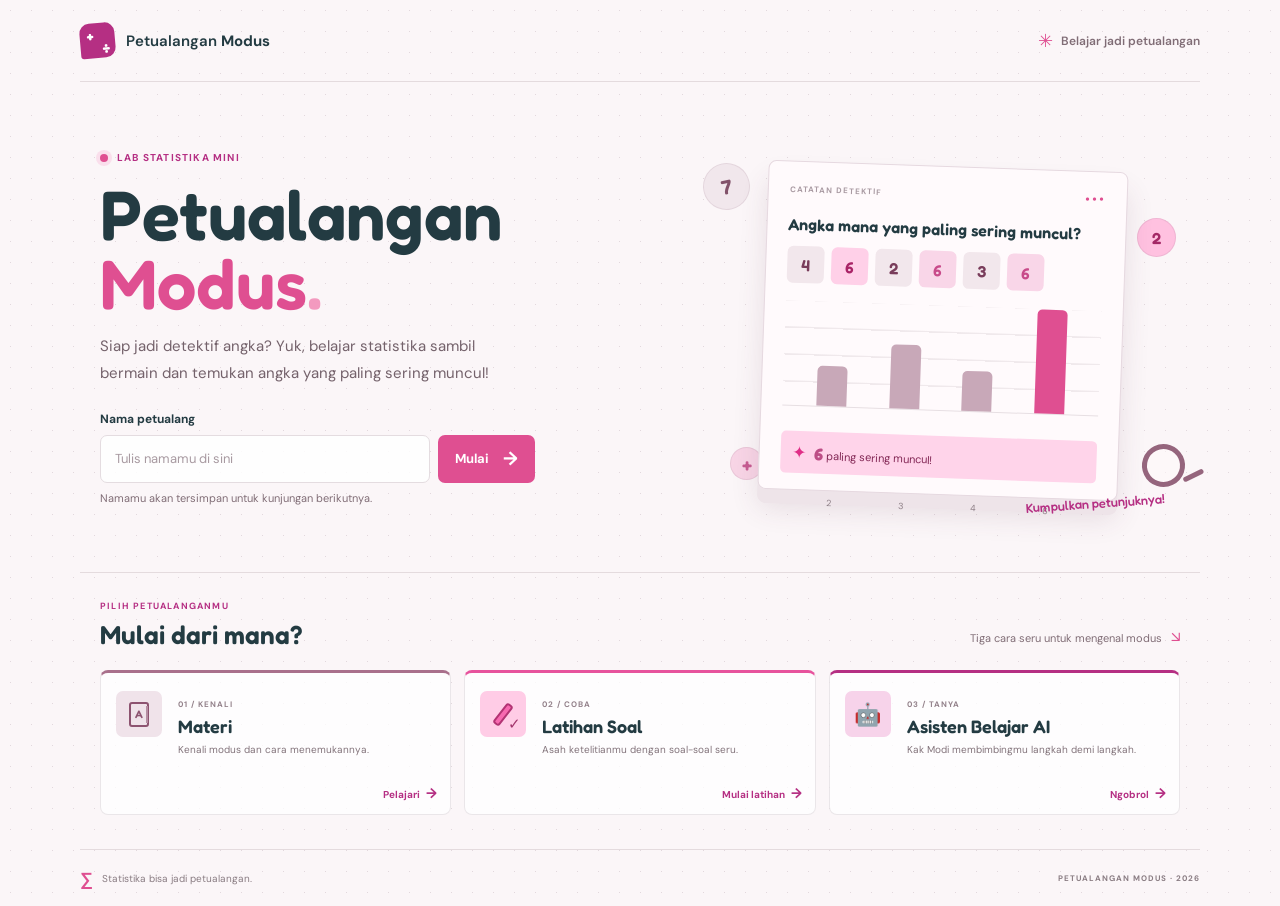
==== commit 63d673a4: "Menambahkan ringkasan RMT dosen, kuesioner Cognitive Load, dan memperbarui README" ====
--- a/index.html
+++ b/index.html
@@ -15,6 +15,7 @@
       rel="stylesheet"
     />
     <link rel="stylesheet" href="css/style.css" />
+    <link rel="stylesheet" href="css/asisten.css" />
     <script src="js/app.js" defer></script>
   </head>
   <body>
@@ -110,14 +111,15 @@
             </a>
 
             <a class="menu-item menu-ai" href="asisten.html" aria-label="Buka Asisten Belajar AI">
-              <div class="menu-icon" aria-hidden="true"><span class="chat-shape">M</span><span class="chat-dot"></span></div>
+              <div class="menu-icon" aria-hidden="true">🤖</div>
               <div class="menu-copy">
-                <span class="menu-number">03 / DIBIMBING</span>
+                <span class="menu-number">03 / TANYA</span>
                 <h3>Asisten Belajar AI</h3>
-                <p>Temukan modus bersama Kak Modi, langkah demi langkah.</p>
+                <p>Kak Modi membimbingmu langkah demi langkah.</p>
               </div>
               <span class="menu-action">Ngobrol <span aria-hidden="true">→</span></span>
             </a>
+
           </div>
         </section>
       </main>
--- a/css/style.css
+++ b/css/style.css
@@ -315,10 +315,6 @@
 .menu-material { border-top: 3px solid #a9708c; }
 .menu-practice { border-top: 3px solid #e7539d; }
 .menu-quiz { border-top: 3px solid #eb74b0; }
-.menu-ai { border-top: 3px solid #b52f83; }
-.menu-ai .menu-icon { background: #fbdcec; }
-.chat-shape { width: 30px; height: 24px; display: grid; place-items: center; border-radius: 9px 9px 9px 3px; background: #df4f91; color: #fff; font: 700 13px 'Fredoka', sans-serif; }
-.chat-dot { position: absolute; top: 6px; right: 6px; width: 8px; height: 8px; border: 2px solid #fbdcec; border-radius: 50%; background: #b52f83; }
 
 .menu-icon { width: 46px; height: 46px; position: relative; display: grid; place-items: center; border-radius: 7px; }
 .menu-material .menu-icon { background: #f0e3ea; }
--- a/css/asisten.css
+++ b/css/asisten.css
@@ -0,0 +1,65 @@
+/* Halaman Asisten Belajar AI */
+.ai-card { background: #fff; border: 1px solid var(--line); border-radius: 14px; padding: 18px; box-shadow: 0 8px 24px rgba(181, 47, 131, 0.08); display: flex; flex-direction: column; gap: 14px; max-width: 760px; margin: 0 auto 32px; }
+.ai-soal-pick { display: flex; gap: 6px; flex-wrap: wrap; }
+.ai-soal-pick button { border: 1px solid var(--line); background: #fdf1f6; color: var(--teal); font: 600 13px 'DM Sans', sans-serif; padding: 7px 12px; border-radius: 999px; cursor: pointer; }
+.ai-soal-pick button[aria-selected="true"] { background: var(--coral); color: #fff; border-color: var(--coral); }
+.ai-soal { background: #fbf0f5; border-radius: 10px; padding: 12px 14px; }
+.ai-soal-label { margin: 0; font-size: 10px; font-weight: 700; letter-spacing: 1px; color: var(--coral); }
+.ai-soal-text { margin: 4px 0 8px; font-weight: 600; }
+.ai-soal-ask { margin: 8px 0 0; font-size: 14px; color: var(--teal); font-weight: 600; }
+.chips { display: flex; flex-wrap: wrap; gap: 6px; }
+.chips span { min-width: 32px; text-align: center; background: #fff; border: 2px solid var(--yellow); border-radius: 8px; padding: 4px 8px; font: 600 16px 'Fredoka', sans-serif; }
+.ai-table { border-collapse: collapse; background: #fff; font-size: 14px; }
+.ai-table th, .ai-table td { border: 1px solid var(--line); padding: 4px 14px; text-align: center; }
+.ai-table th { background: #ffe1ee; }
+.rmt-track { list-style: none; margin: 0; padding: 0; display: grid; grid-template-columns: repeat(3, 1fr); gap: 4px; }
+.rmt-track li { display: flex; flex-direction: column; align-items: center; gap: 3px; font-size: 11px; color: var(--muted); text-align: center; }
+.rmt-track b { width: 26px; height: 26px; border-radius: 50%; display: grid; place-items: center; background: #f2e7ec; font-family: 'Fredoka', sans-serif; }
+.rmt-track li.done b { background: var(--yellow); color: #fff; }
+.rmt-track li.active b { background: var(--coral); color: #fff; box-shadow: 0 0 0 4px #ffd5e7; }
+.rmt-track li.active { color: var(--coral); font-weight: 700; }
+.rmt-track small { font-size: 10px; color: var(--muted); font-weight: 400; }
+.chat-log { height: 340px; overflow-y: auto; display: flex; flex-direction: column; gap: 8px; padding: 6px 2px; }
+.bubble { max-width: 85%; padding: 9px 12px; border-radius: 14px; font-size: 14px; line-height: 1.45; }
+.bubble.bot { align-self: flex-start; background: #fdebf2; border-bottom-left-radius: 4px; }
+.bubble.me { align-self: flex-end; background: var(--coral); color: #fff; border-bottom-right-radius: 4px; }
+.bubble.typing { opacity: 0.6; }
+.stage-tag { display: inline-block; font-size: 10px; font-weight: 700; letter-spacing: 0.5px; background: #fff; color: var(--teal); border-radius: 6px; padding: 1px 6px; margin-right: 6px; }
+.quick-row { display: flex; gap: 6px; flex-wrap: wrap; }
+.quick-btn { flex: 1; min-width: 110px; border: 1px dashed var(--coral); background: #fff; color: var(--teal); padding: 8px; border-radius: 10px; font: 600 13px 'DM Sans', sans-serif; cursor: pointer; }
+.quick-btn:hover { background: #fdebf2; }
+.chat-form { display: flex; gap: 8px; }
+.chat-form input { flex: 1; border: 1px solid var(--line); border-radius: 10px; padding: 10px 12px; font: 15px 'DM Sans', sans-serif; }
+.chat-form button { width: 46px; border: 0; border-radius: 10px; background: var(--coral); color: #fff; font-size: 18px; cursor: pointer; }
+.chat-form button:disabled { opacity: 0.5; }
+.ai-note { margin: 0; font-size: 11px; color: var(--muted); text-align: center; }
+.menu-ai { border-top: 3px solid #b52f83; }
+.menu-ai .menu-icon { background: #f7d3ea; font-size: 22px; }
+.mode-badge { display: inline-block; padding: 2px 8px; border-radius: 999px; background: #e8f7ee; color: #1f7a45; font-weight: 600; }
+.mode-badge.offline { background: #fff1d6; color: #8a5a00; }
+.choice-row { display: flex; flex-direction: column; gap: 6px; align-self: flex-start; max-width: 85%; }
+.choice-btn { text-align: left; border: 1px solid var(--yellow); background: #fff; color: var(--ink); padding: 8px 10px; border-radius: 10px; font: 500 13px 'DM Sans', sans-serif; cursor: pointer; }
+.choice-btn:hover { background: #fdebf2; }
+.kq-open { border: 0; background: #fdebf2; color: var(--teal); font: 600 13px 'DM Sans', sans-serif; padding: 9px; border-radius: 10px; cursor: pointer; }
+.kq-title { margin: 0; font: 600 20px 'Fredoka', sans-serif; color: var(--teal); }
+.kq-intro, .kq-note { margin: 0; font-size: 13px; color: var(--muted); }
+.kq-name { font-size: 13px; font-weight: 600; display: flex; gap: 8px; align-items: center; }
+.kq-name input { flex: 1; border: 1px solid var(--line); border-radius: 8px; padding: 7px 10px; font: 14px 'DM Sans', sans-serif; }
+.kq-group { margin: 8px 0 0; font-weight: 700; color: var(--coral); font-size: 14px; }
+.kq-group span { font-weight: 400; color: var(--muted); font-size: 12px; }
+.kq-item p { margin: 0 0 6px; font-size: 13px; }
+.kq-scale { display: grid; grid-template-columns: repeat(9, 1fr); gap: 4px; }
+.kq-scale button { border: 1px solid var(--line); background: #fff; border-radius: 8px; padding: 6px 0; font: 600 13px 'Fredoka', sans-serif; cursor: pointer; }
+.kq-scale button.on { background: var(--coral); color: #fff; border-color: var(--coral); }
+.kq-kirim { border: 0; background: var(--coral); color: #fff; font: 600 14px 'DM Sans', sans-serif; padding: 10px; border-radius: 10px; cursor: pointer; }
+.kq-hasil h3 { margin: 0 0 6px; font: 600 16px 'Fredoka', sans-serif; }
+.kq-bar { display: grid; grid-template-columns: 120px 1fr 32px; gap: 8px; align-items: center; font-size: 13px; margin-bottom: 4px; }
+.kq-bar div { height: 10px; background: #f2e7ec; border-radius: 6px; overflow: hidden; }
+.kq-bar i { display: block; height: 100%; background: var(--coral); }
+.kq-hasil ul { margin: 8px 0; padding-left: 18px; font-size: 13px; }
+.kq-warn { color: #b3261e; font-size: 13px; margin: 0; }
+@media (max-width: 560px) {
+  .ai-card { padding: 12px; }
+  .chat-log { height: 300px; }
+  .rmt-track span { font-size: 9px; }
+}
